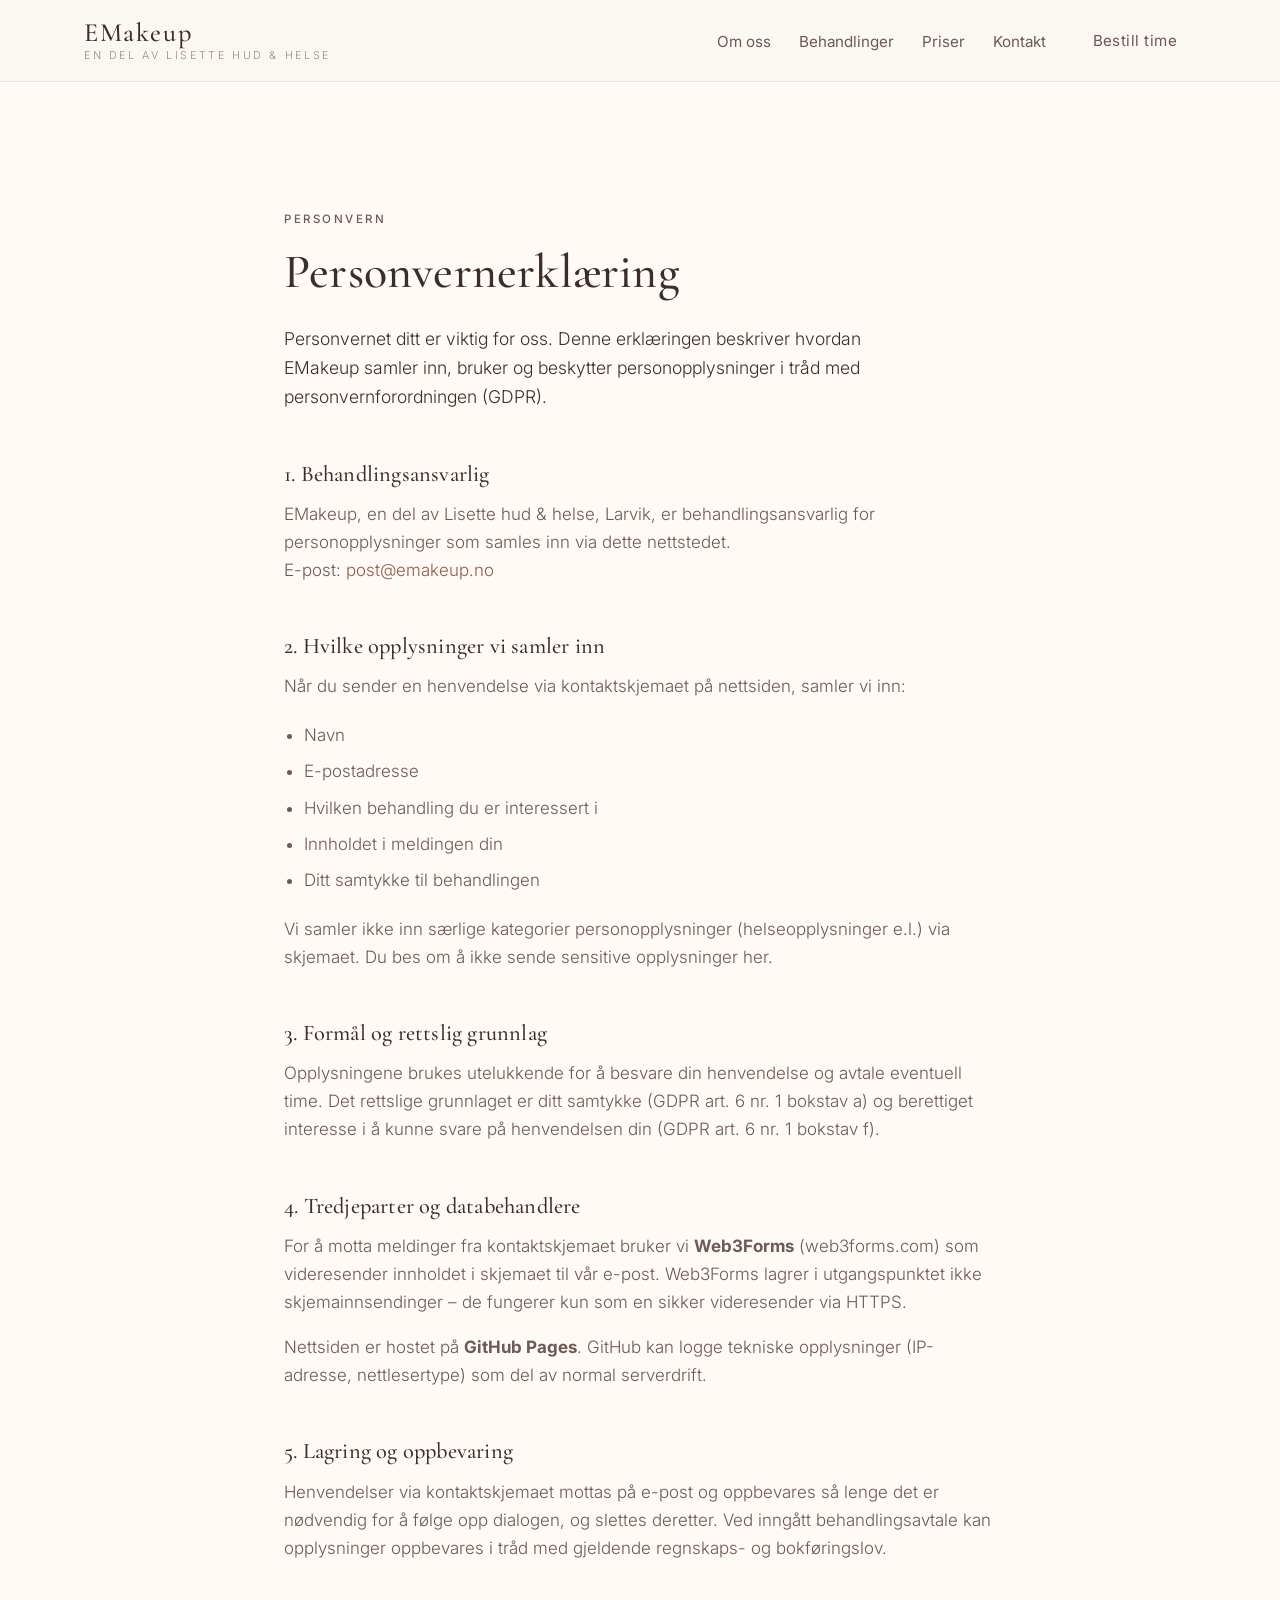
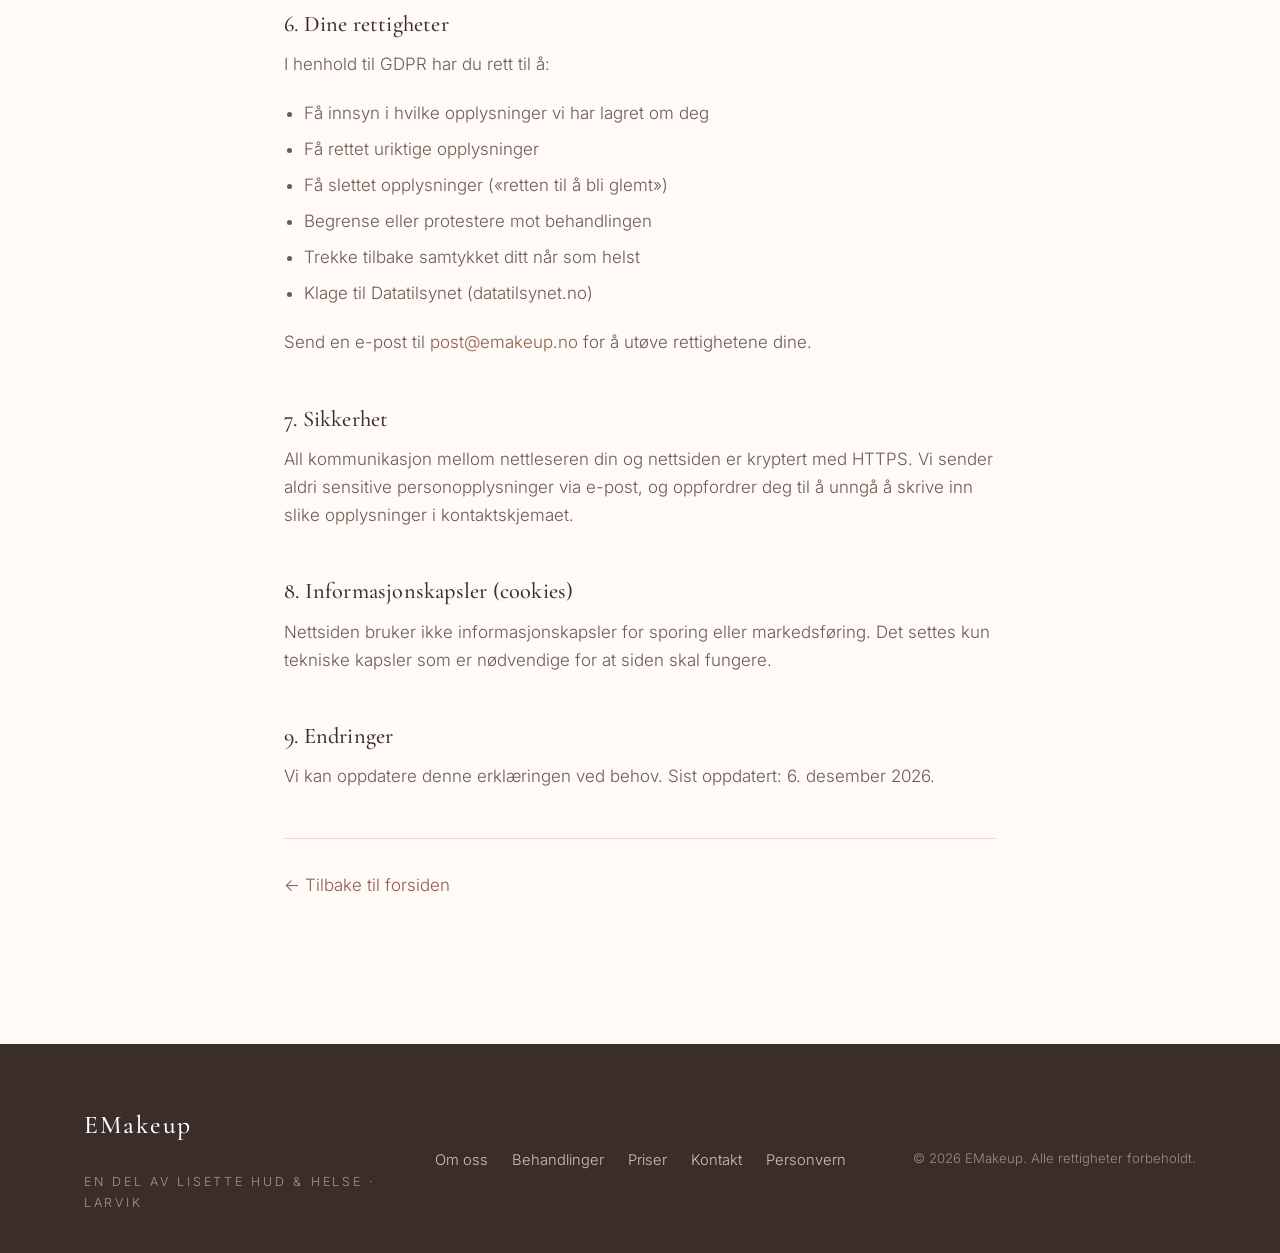
==== personvern.html @ ecaaed17 "Add Web3Forms, GDPR consent and privacy policy - Connect contact form to Web3Forms (GDPR-friendly fo" ====
<!DOCTYPE html>
<html lang="nb">
<head>
  <meta charset="UTF-8" />
  <meta name="viewport" content="width=device-width, initial-scale=1.0" />
  <title>Personvernerklæring – EMakeup</title>
  <meta name="description" content="Slik behandler EMakeup personopplysninger i tråd med GDPR." />
  <meta name="robots" content="noindex" />
  <link rel="preconnect" href="https://fonts.googleapis.com" />
  <link rel="preconnect" href="https://fonts.gstatic.com" crossorigin />
  <link href="https://fonts.googleapis.com/css2?family=Cormorant+Garamond:wght@400;500;600&family=Inter:wght@300;400;500&display=swap" rel="stylesheet" />
  <link rel="stylesheet" href="styles.css" />
</head>
<body>
  <header class="site-header">
    <div class="container header-inner">
      <a href="index.html" class="brand">
        <span class="brand-main">EMakeup</span>
        <span class="brand-sub">en del av Lisette hud &amp; helse</span>
      </a>
      <nav class="nav" aria-label="Hovedmeny">
        <ul class="nav-list">
          <li><a href="index.html#om">Om oss</a></li>
          <li><a href="index.html#behandlinger">Behandlinger</a></li>
          <li><a href="index.html#priser">Priser</a></li>
          <li><a href="index.html#kontakt">Kontakt</a></li>
          <li><a href="index.html#kontakt" class="btn btn-small">Bestill time</a></li>
        </ul>
      </nav>
    </div>
  </header>

  <main>
    <section class="section section-light">
      <div class="container legal">
        <p class="eyebrow">Personvern</p>
        <h1>Personvernerklæring</h1>
        <p class="lede">
          Personvernet ditt er viktig for oss. Denne erklæringen beskriver hvordan EMakeup
          samler inn, bruker og beskytter personopplysninger i tråd med personvernforordningen (GDPR).
        </p>

        <h2>1. Behandlingsansvarlig</h2>
        <p>
          EMakeup, en del av Lisette hud &amp; helse, Larvik, er behandlingsansvarlig for
          personopplysninger som samles inn via dette nettstedet.<br />
          E-post: <a href="mailto:post@emakeup.no">post@emakeup.no</a>
        </p>

        <h2>2. Hvilke opplysninger vi samler inn</h2>
        <p>Når du sender en henvendelse via kontaktskjemaet på nettsiden, samler vi inn:</p>
        <ul>
          <li>Navn</li>
          <li>E-postadresse</li>
          <li>Hvilken behandling du er interessert i</li>
          <li>Innholdet i meldingen din</li>
          <li>Ditt samtykke til behandlingen</li>
        </ul>
        <p>Vi samler ikke inn særlige kategorier personopplysninger (helseopplysninger e.l.) via skjemaet. Du bes om å ikke sende sensitive opplysninger her.</p>

        <h2>3. Formål og rettslig grunnlag</h2>
        <p>
          Opplysningene brukes utelukkende for å besvare din henvendelse og avtale eventuell time.
          Det rettslige grunnlaget er ditt samtykke (GDPR art. 6 nr. 1 bokstav a) og berettiget
          interesse i å kunne svare på henvendelsen din (GDPR art. 6 nr. 1 bokstav f).
        </p>

        <h2>4. Tredjeparter og databehandlere</h2>
        <p>
          For å motta meldinger fra kontaktskjemaet bruker vi <strong>Web3Forms</strong>
          (web3forms.com) som videresender innholdet i skjemaet til vår e-post. Web3Forms
          lagrer i utgangspunktet ikke skjemainnsendinger – de fungerer kun som en sikker
          videresender via HTTPS.
        </p>
        <p>
          Nettsiden er hostet på <strong>GitHub Pages</strong>. GitHub kan logge tekniske
          opplysninger (IP-adresse, nettlesertype) som del av normal serverdrift.
        </p>

        <h2>5. Lagring og oppbevaring</h2>
        <p>
          Henvendelser via kontaktskjemaet mottas på e-post og oppbevares så lenge det er
          nødvendig for å følge opp dialogen, og slettes deretter. Ved inngått behandlingsavtale
          kan opplysninger oppbevares i tråd med gjeldende regnskaps- og bokføringslov.
        </p>

        <h2>6. Dine rettigheter</h2>
        <p>I henhold til GDPR har du rett til å:</p>
        <ul>
          <li>Få innsyn i hvilke opplysninger vi har lagret om deg</li>
          <li>Få rettet uriktige opplysninger</li>
          <li>Få slettet opplysninger («retten til å bli glemt»)</li>
          <li>Begrense eller protestere mot behandlingen</li>
          <li>Trekke tilbake samtykket ditt når som helst</li>
          <li>Klage til Datatilsynet (datatilsynet.no)</li>
        </ul>
        <p>Send en e-post til <a href="mailto:post@emakeup.no">post@emakeup.no</a> for å utøve rettighetene dine.</p>

        <h2>7. Sikkerhet</h2>
        <p>
          All kommunikasjon mellom nettleseren din og nettsiden er kryptert med HTTPS.
          Vi sender aldri sensitive personopplysninger via e-post, og oppfordrer deg til å unngå
          å skrive inn slike opplysninger i kontaktskjemaet.
        </p>

        <h2>8. Informasjonskapsler (cookies)</h2>
        <p>
          Nettsiden bruker ikke informasjonskapsler for sporing eller markedsføring.
          Det settes kun tekniske kapsler som er nødvendige for at siden skal fungere.
        </p>

        <h2>9. Endringer</h2>
        <p>
          Vi kan oppdatere denne erklæringen ved behov. Sist oppdatert: <span id="updated"></span>.
        </p>

        <p class="back-link"><a href="index.html">← Tilbake til forsiden</a></p>
      </div>
    </section>
  </main>

  <footer class="site-footer">
    <div class="container footer-inner">
      <div>
        <p class="brand-main">EMakeup</p>
        <p class="footer-sub">en del av Lisette hud &amp; helse · Larvik</p>
      </div>
      <nav aria-label="Bunnmeny">
        <ul class="footer-nav">
          <li><a href="index.html#om">Om oss</a></li>
          <li><a href="index.html#behandlinger">Behandlinger</a></li>
          <li><a href="index.html#priser">Priser</a></li>
          <li><a href="index.html#kontakt">Kontakt</a></li>
          <li><a href="personvern.html">Personvern</a></li>
        </ul>
      </nav>
      <p class="copyright">© <span id="year"></span> EMakeup. Alle rettigheter forbeholdt.</p>
    </div>
  </footer>

  <script>
    document.getElementById('year').textContent = new Date().getFullYear();
    document.getElementById('updated').textContent =
      new Date().toLocaleDateString('nb-NO', { year: 'numeric', month: 'long', day: 'numeric' });
  </script>
</body>
</html>
---- styles.css ----
:root {
  --bg: #fbf7f3;
  --bg-soft: #f4ece5;
  --blush: #f6e3dc;
  --blush-deep: #e8cfc6;
  --cream: #fffaf5;
  --ink: #3b2e2a;
  --ink-soft: #6c5a55;
  --muted: #9a8a85;
  --line: #ead9d0;
  --accent: #b58778;
  --accent-deep: #8c5d4f;
  --gold: #c9a27a;
  --shadow: 0 20px 60px -30px rgba(90, 55, 45, 0.25);
  --radius: 18px;
  --radius-lg: 28px;
  --maxw: 1160px;
}

* { box-sizing: border-box; }

html { scroll-behavior: smooth; }

body {
  margin: 0;
  font-family: 'Inter', system-ui, -apple-system, sans-serif;
  font-weight: 300;
  color: var(--ink);
  background: var(--bg);
  line-height: 1.65;
  font-size: 17px;
  -webkit-font-smoothing: antialiased;
}

img { max-width: 100%; display: block; }

a {
  color: var(--accent-deep);
  text-decoration: none;
  transition: color .2s ease;
}
a:hover { color: var(--ink); }

h1, h2, h3 {
  font-family: 'Cormorant Garamond', 'Times New Roman', serif;
  font-weight: 500;
  color: var(--ink);
  letter-spacing: 0.2px;
  line-height: 1.15;
  margin: 0 0 .5em;
}
h1 { font-size: clamp(2.5rem, 5.5vw, 4.5rem); }
h1 em { font-style: italic; color: var(--accent-deep); font-weight: 400; }
h2 { font-size: clamp(1.9rem, 3.8vw, 2.9rem); }
h3 { font-size: 1.35rem; }

p { margin: 0 0 1em; }

.container {
  width: 100%;
  max-width: var(--maxw);
  margin: 0 auto;
  padding: 0 24px;
}

.eyebrow {
  text-transform: uppercase;
  letter-spacing: 0.22em;
  font-size: 0.72rem;
  color: var(--accent);
  font-weight: 500;
  margin: 0 0 1rem;
}

.sr-only {
  position: absolute; width: 1px; height: 1px; padding: 0;
  margin: -1px; overflow: hidden; clip: rect(0,0,0,0); border: 0;
}

/* Header */
.site-header {
  position: sticky;
  top: 0;
  z-index: 40;
  background: rgba(251, 247, 243, 0.85);
  backdrop-filter: saturate(1.1) blur(10px);
  border-bottom: 1px solid rgba(234, 217, 208, 0.6);
}
.header-inner {
  display: flex;
  align-items: center;
  justify-content: space-between;
  padding-top: 18px;
  padding-bottom: 18px;
  gap: 24px;
}
.brand {
  display: flex;
  flex-direction: column;
  line-height: 1.05;
  color: var(--ink);
}
.brand-main {
  font-family: 'Cormorant Garamond', serif;
  font-size: 1.65rem;
  font-weight: 500;
  letter-spacing: 0.06em;
}
.brand-sub {
  font-size: 0.68rem;
  text-transform: uppercase;
  letter-spacing: 0.24em;
  color: var(--muted);
  margin-top: 2px;
}

.nav-list {
  list-style: none;
  margin: 0;
  padding: 0;
  display: flex;
  align-items: center;
  gap: 28px;
}
.nav-list a {
  color: var(--ink-soft);
  font-size: 0.95rem;
  font-weight: 400;
  position: relative;
}
.nav-list a:not(.btn):hover { color: var(--ink); }
.nav-list a:not(.btn)::after {
  content: "";
  position: absolute;
  left: 0; right: 0; bottom: -6px;
  height: 1px;
  background: var(--accent);
  transform: scaleX(0);
  transform-origin: left;
  transition: transform .3s ease;
}
.nav-list a:not(.btn):hover::after { transform: scaleX(1); }

.nav-toggle {
  display: none;
  background: none;
  border: 0;
  width: 36px;
  height: 36px;
  position: relative;
  cursor: pointer;
}
.nav-toggle span {
  display: block;
  width: 22px;
  height: 1.5px;
  background: var(--ink);
  margin: 4px auto;
  transition: all .25s ease;
}

/* Buttons */
.btn {
  display: inline-flex;
  align-items: center;
  justify-content: center;
  padding: 14px 26px;
  border-radius: 999px;
  font-weight: 500;
  font-size: 0.95rem;
  letter-spacing: 0.03em;
  border: 1px solid transparent;
  cursor: pointer;
  transition: all .25s ease;
}
.btn-small { padding: 9px 18px; font-size: 0.85rem; }
.btn-primary {
  background: var(--ink);
  color: var(--cream);
}
.btn-primary:hover { background: var(--accent-deep); color: var(--cream); transform: translateY(-1px); }
.btn-ghost {
  background: transparent;
  color: var(--ink);
  border-color: var(--line);
}
.btn-ghost:hover { background: var(--blush); color: var(--ink); }

/* Hero */
.hero {
  position: relative;
  overflow: hidden;
  padding: clamp(64px, 9vw, 120px) 0 clamp(80px, 12vw, 160px);
  background: linear-gradient(180deg, var(--bg) 0%, var(--cream) 60%, var(--bg-soft) 100%);
}
.hero-inner {
  position: relative;
  z-index: 2;
  max-width: 760px;
}
.lede {
  font-size: 1.12rem;
  color: var(--ink-soft);
  max-width: 58ch;
  margin-top: 1rem;
}
.hero-actions {
  display: flex;
  gap: 14px;
  margin-top: 2rem;
  flex-wrap: wrap;
}
.hero-badges {
  list-style: none;
  padding: 0;
  margin: 3rem 0 0;
  display: flex;
  gap: 28px;
  flex-wrap: wrap;
  color: var(--ink-soft);
  font-size: 0.9rem;
}
.hero-badges li {
  position: relative;
  padding-left: 22px;
}
.hero-badges li::before {
  content: "";
  position: absolute;
  left: 0; top: 50%;
  transform: translateY(-50%);
  width: 10px; height: 10px;
  border-radius: 50%;
  background: var(--gold);
  opacity: 0.7;
}
.hero-art {
  position: absolute;
  inset: 0;
  z-index: 1;
  pointer-events: none;
}
.blob {
  position: absolute;
  border-radius: 50%;
  filter: blur(60px);
  opacity: 0.7;
}
.blob-1 {
  width: 520px; height: 520px;
  right: -120px; top: -80px;
  background: radial-gradient(circle, #f5d7cb 0%, transparent 65%);
}
.blob-2 {
  width: 380px; height: 380px;
  right: 10%; bottom: -120px;
  background: radial-gradient(circle, #f0e2d2 0%, transparent 70%);
}
.blob-3 {
  width: 260px; height: 260px;
  left: -80px; top: 30%;
  background: radial-gradient(circle, #f7e6e0 0%, transparent 70%);
}

/* Sections */
.section {
  padding: clamp(72px, 10vw, 130px) 0;
}
.section-light { background: var(--cream); }
.section-blush { background: linear-gradient(180deg, var(--blush) 0%, var(--bg-soft) 100%); }
.section-contact { background: linear-gradient(180deg, var(--cream) 0%, var(--bg-soft) 100%); }

.section-head {
  text-align: center;
  max-width: 680px;
  margin: 0 auto 3.5rem;
}
.section-head .eyebrow { justify-content: center; }
.section-lede {
  color: var(--ink-soft);
  font-size: 1.05rem;
}

/* Grid helper */
.grid-2 {
  display: grid;
  grid-template-columns: 1fr 1fr;
  gap: clamp(40px, 7vw, 96px);
  align-items: center;
}
.stack > * + * { margin-top: 1em; }

/* Facts */
.facts {
  display: grid;
  grid-template-columns: repeat(3, 1fr);
  gap: 24px;
  margin-top: 2rem;
  padding-top: 2rem;
  border-top: 1px solid var(--line);
}
.facts > div { display: flex; flex-direction: column; }
.fact-num {
  font-family: 'Cormorant Garamond', serif;
  font-size: 2rem;
  color: var(--accent-deep);
  font-weight: 500;
}
.fact-label {
  font-size: 0.82rem;
  color: var(--muted);
  line-height: 1.4;
}

/* Portrait / art */
.portrait {
  position: relative;
  aspect-ratio: 4 / 5;
  max-width: 440px;
  margin-left: auto;
}
.portrait-frame {
  position: relative;
  width: 100%;
  height: 100%;
  border-radius: var(--radius-lg);
  background: linear-gradient(155deg, var(--blush) 0%, var(--blush-deep) 60%, #d5b8ac 100%);
  box-shadow: var(--shadow);
  overflow: hidden;
}
.portrait-inner {
  position: absolute;
  inset: 24px;
  border-radius: calc(var(--radius-lg) - 8px);
  background:
    radial-gradient(circle at 35% 35%, rgba(255,250,245,0.85) 0, rgba(255,250,245,0) 50%),
    radial-gradient(circle at 70% 70%, rgba(180, 135, 120, 0.25) 0, transparent 60%),
    linear-gradient(135deg, #f3d9ce 0%, #e2bdae 100%);
}
.portrait-inner::after {
  content: "";
  position: absolute;
  inset: 0;
  background:
    linear-gradient(180deg, transparent 60%, rgba(60, 40, 35, 0.12));
}
.portrait-caption {
  position: absolute;
  bottom: 16px;
  left: 0;
  right: 0;
  text-align: center;
  color: rgba(60, 40, 35, 0.7);
  font-size: 0.78rem;
  letter-spacing: 0.22em;
  text-transform: uppercase;
}

/* Cards */
.cards {
  display: grid;
  grid-template-columns: repeat(auto-fit, minmax(250px, 1fr));
  gap: 24px;
}
.card {
  background: var(--cream);
  border: 1px solid var(--line);
  border-radius: var(--radius);
  padding: 32px 28px;
  transition: transform .3s ease, box-shadow .3s ease, border-color .3s ease;
}
.card:hover {
  transform: translateY(-4px);
  box-shadow: var(--shadow);
  border-color: var(--blush-deep);
}
.card-icon {
  width: 56px;
  height: 56px;
  border-radius: 50%;
  background: var(--blush);
  display: grid;
  place-items: center;
  color: var(--accent-deep);
  margin-bottom: 18px;
}
.card-icon svg { width: 28px; height: 28px; }
.card h3 { margin-bottom: .5rem; }
.card p { color: var(--ink-soft); font-size: 0.95rem; }
.card-list {
  list-style: none;
  padding: 0;
  margin: 16px 0 0;
  border-top: 1px dashed var(--line);
  padding-top: 14px;
}
.card-list li {
  font-size: 0.88rem;
  color: var(--ink-soft);
  padding: 4px 0 4px 18px;
  position: relative;
}
.card-list li::before {
  content: "";
  position: absolute;
  left: 0; top: 12px;
  width: 8px; height: 1px;
  background: var(--accent);
}

/* Prices */
.price-grid {
  display: grid;
  grid-template-columns: repeat(auto-fit, minmax(240px, 1fr));
  gap: 24px;
}
.price-card {
  position: relative;
  background: var(--cream);
  border-radius: var(--radius);
  padding: 36px 28px;
  text-align: center;
  border: 1px solid var(--line);
  transition: all .3s ease;
}
.price-card:hover { transform: translateY(-4px); box-shadow: var(--shadow); }
.price-card.highlighted {
  background: linear-gradient(170deg, #ffffff 0%, var(--blush) 100%);
  border-color: var(--blush-deep);
  box-shadow: var(--shadow);
  transform: translateY(-8px);
}
.price-card h3 { font-size: 1.2rem; margin-bottom: 4px; }
.price-desc { color: var(--ink-soft); font-size: 0.88rem; min-height: 2.6em; }
.price-amount {
  font-family: 'Cormorant Garamond', serif;
  font-size: 2.4rem;
  color: var(--accent-deep);
  margin: 6px 0 8px;
  font-weight: 500;
}
.price-note {
  font-size: 0.82rem;
  color: var(--muted);
  margin: 0;
}
.badge {
  position: absolute;
  top: -12px;
  left: 50%;
  transform: translateX(-50%);
  background: var(--ink);
  color: var(--cream);
  font-size: 0.7rem;
  letter-spacing: 0.2em;
  text-transform: uppercase;
  padding: 5px 14px;
  border-radius: 999px;
}

/* Steps */
.steps {
  list-style: none;
  padding: 0;
  margin: 0;
  display: grid;
  grid-template-columns: repeat(auto-fit, minmax(220px, 1fr));
  gap: 28px;
  counter-reset: step;
}
.steps li {
  position: relative;
  padding: 32px 24px 28px;
  background: var(--cream);
  border-radius: var(--radius);
  border: 1px solid var(--line);
}
.step-num {
  font-family: 'Cormorant Garamond', serif;
  font-size: 2.2rem;
  color: var(--blush-deep);
  font-weight: 500;
  display: block;
  margin-bottom: 8px;
}
.steps h3 { font-size: 1.2rem; margin-bottom: 6px; }
.steps p { color: var(--ink-soft); font-size: 0.92rem; margin: 0; }

/* Quotes */
.quotes {
  display: grid;
  grid-template-columns: repeat(auto-fit, minmax(260px, 1fr));
  gap: 28px;
}
.quote {
  margin: 0;
  padding: 36px 30px;
  border-radius: var(--radius);
  background: var(--bg-soft);
  border: 1px solid var(--line);
  position: relative;
}
.quote::before {
  content: "“";
  position: absolute;
  top: -10px;
  left: 20px;
  font-family: 'Cormorant Garamond', serif;
  font-size: 4rem;
  color: var(--blush-deep);
  line-height: 1;
}
.quote blockquote {
  margin: 0 0 14px;
  font-family: 'Cormorant Garamond', serif;
  font-size: 1.25rem;
  line-height: 1.45;
  color: var(--ink);
  font-style: italic;
}
.quote figcaption {
  font-size: 0.82rem;
  color: var(--muted);
  letter-spacing: 0.08em;
}

/* Contact */
.contact-list {
  list-style: none;
  padding: 0;
  margin: 1.5rem 0 0;
}
.contact-list li {
  display: grid;
  grid-template-columns: 120px 1fr;
  gap: 16px;
  padding: 14px 0;
  border-bottom: 1px solid var(--line);
  align-items: baseline;
}
.contact-label {
  text-transform: uppercase;
  font-size: 0.72rem;
  letter-spacing: 0.2em;
  color: var(--muted);
}

.contact-form {
  background: var(--cream);
  border: 1px solid var(--line);
  border-radius: var(--radius-lg);
  padding: clamp(28px, 4vw, 40px);
  box-shadow: var(--shadow);
}
.field {
  display: flex;
  flex-direction: column;
  margin-bottom: 18px;
}
.field label {
  font-size: 0.78rem;
  text-transform: uppercase;
  letter-spacing: 0.18em;
  color: var(--muted);
  margin-bottom: 6px;
}
.field input,
.field select,
.field textarea {
  font: inherit;
  color: var(--ink);
  background: var(--bg);
  border: 1px solid var(--line);
  border-radius: 10px;
  padding: 12px 14px;
  outline: none;
  transition: border-color .2s ease, background .2s ease;
}
.field input:focus,
.field select:focus,
.field textarea:focus {
  border-color: var(--accent);
  background: #fff;
}
.field textarea { resize: vertical; min-height: 96px; }
.form-note {
  margin: 12px 0 0;
  font-size: 0.82rem;
  color: var(--muted);
  text-align: center;
}
.contact-form .btn { width: 100%; }

.field-consent { margin-bottom: 22px; }
.consent {
  display: flex;
  align-items: flex-start;
  gap: 12px;
  font-size: 0.86rem;
  color: var(--ink-soft);
  line-height: 1.5;
  cursor: pointer;
}
.consent input[type="checkbox"] {
  flex-shrink: 0;
  width: 18px;
  height: 18px;
  margin-top: 2px;
  accent-color: var(--accent-deep);
  cursor: pointer;
}
.consent a { text-decoration: underline; }

/* Legal page */
.legal {
  max-width: 760px;
  margin: 0 auto;
}
.legal h1 {
  font-size: clamp(2rem, 4vw, 3rem);
  margin-bottom: 0.5em;
}
.legal h2 {
  font-size: 1.4rem;
  margin-top: 2.2em;
  margin-bottom: 0.6em;
}
.legal ul {
  padding-left: 20px;
  color: var(--ink-soft);
}
.legal ul li { padding: 4px 0; }
.legal p { color: var(--ink-soft); }
.legal .lede { color: var(--ink); font-size: 1.1rem; margin-bottom: 2em; }
.back-link {
  margin-top: 3rem;
  padding-top: 2rem;
  border-top: 1px solid var(--line);
}

/* Footer */
.site-footer {
  background: var(--ink);
  color: #e9dcd5;
  padding: 60px 0 40px;
}
.site-footer .brand-main { color: #fff; font-size: 1.6rem; }
.footer-sub {
  font-size: 0.78rem;
  letter-spacing: 0.22em;
  text-transform: uppercase;
  color: rgba(233, 220, 213, 0.6);
  margin: 6px 0 0;
}
.footer-inner {
  display: grid;
  grid-template-columns: 1fr auto 1fr;
  gap: 32px;
  align-items: center;
}
.footer-nav {
  list-style: none;
  padding: 0;
  margin: 0;
  display: flex;
  gap: 24px;
  flex-wrap: wrap;
  justify-content: center;
}
.footer-nav a {
  color: rgba(233, 220, 213, 0.85);
  font-size: 0.92rem;
}
.footer-nav a:hover { color: #fff; }
.copyright {
  text-align: right;
  color: rgba(233, 220, 213, 0.55);
  font-size: 0.82rem;
  margin: 0;
}

/* Reveal animation */
.reveal {
  opacity: 0;
  transform: translateY(18px);
  transition: opacity .8s ease, transform .8s ease;
}
.reveal.visible {
  opacity: 1;
  transform: translateY(0);
}

/* Responsive */
@media (max-width: 860px) {
  .grid-2 { grid-template-columns: 1fr; }
  .portrait { max-width: 100%; margin: 0 auto; }
  .footer-inner {
    grid-template-columns: 1fr;
    text-align: center;
  }
  .copyright { text-align: center; }
  .contact-list li { grid-template-columns: 1fr; gap: 2px; }
}

@media (max-width: 720px) {
  .nav-toggle { display: block; }
  .nav-list {
    position: absolute;
    top: 100%;
    left: 0;
    right: 0;
    background: var(--cream);
    flex-direction: column;
    align-items: stretch;
    gap: 0;
    padding: 12px 24px 24px;
    border-bottom: 1px solid var(--line);
    max-height: 0;
    overflow: hidden;
    transition: max-height .35s ease;
  }
  .nav-list.open { max-height: 420px; }
  .nav-list li {
    border-bottom: 1px solid var(--line);
  }
  .nav-list li:last-child { border-bottom: 0; padding-top: 10px; }
  .nav-list a { display: block; padding: 14px 0; }
  .nav-list a.btn { display: inline-flex; }
  .facts { grid-template-columns: 1fr 1fr; }
  h1 br { display: none; }
}
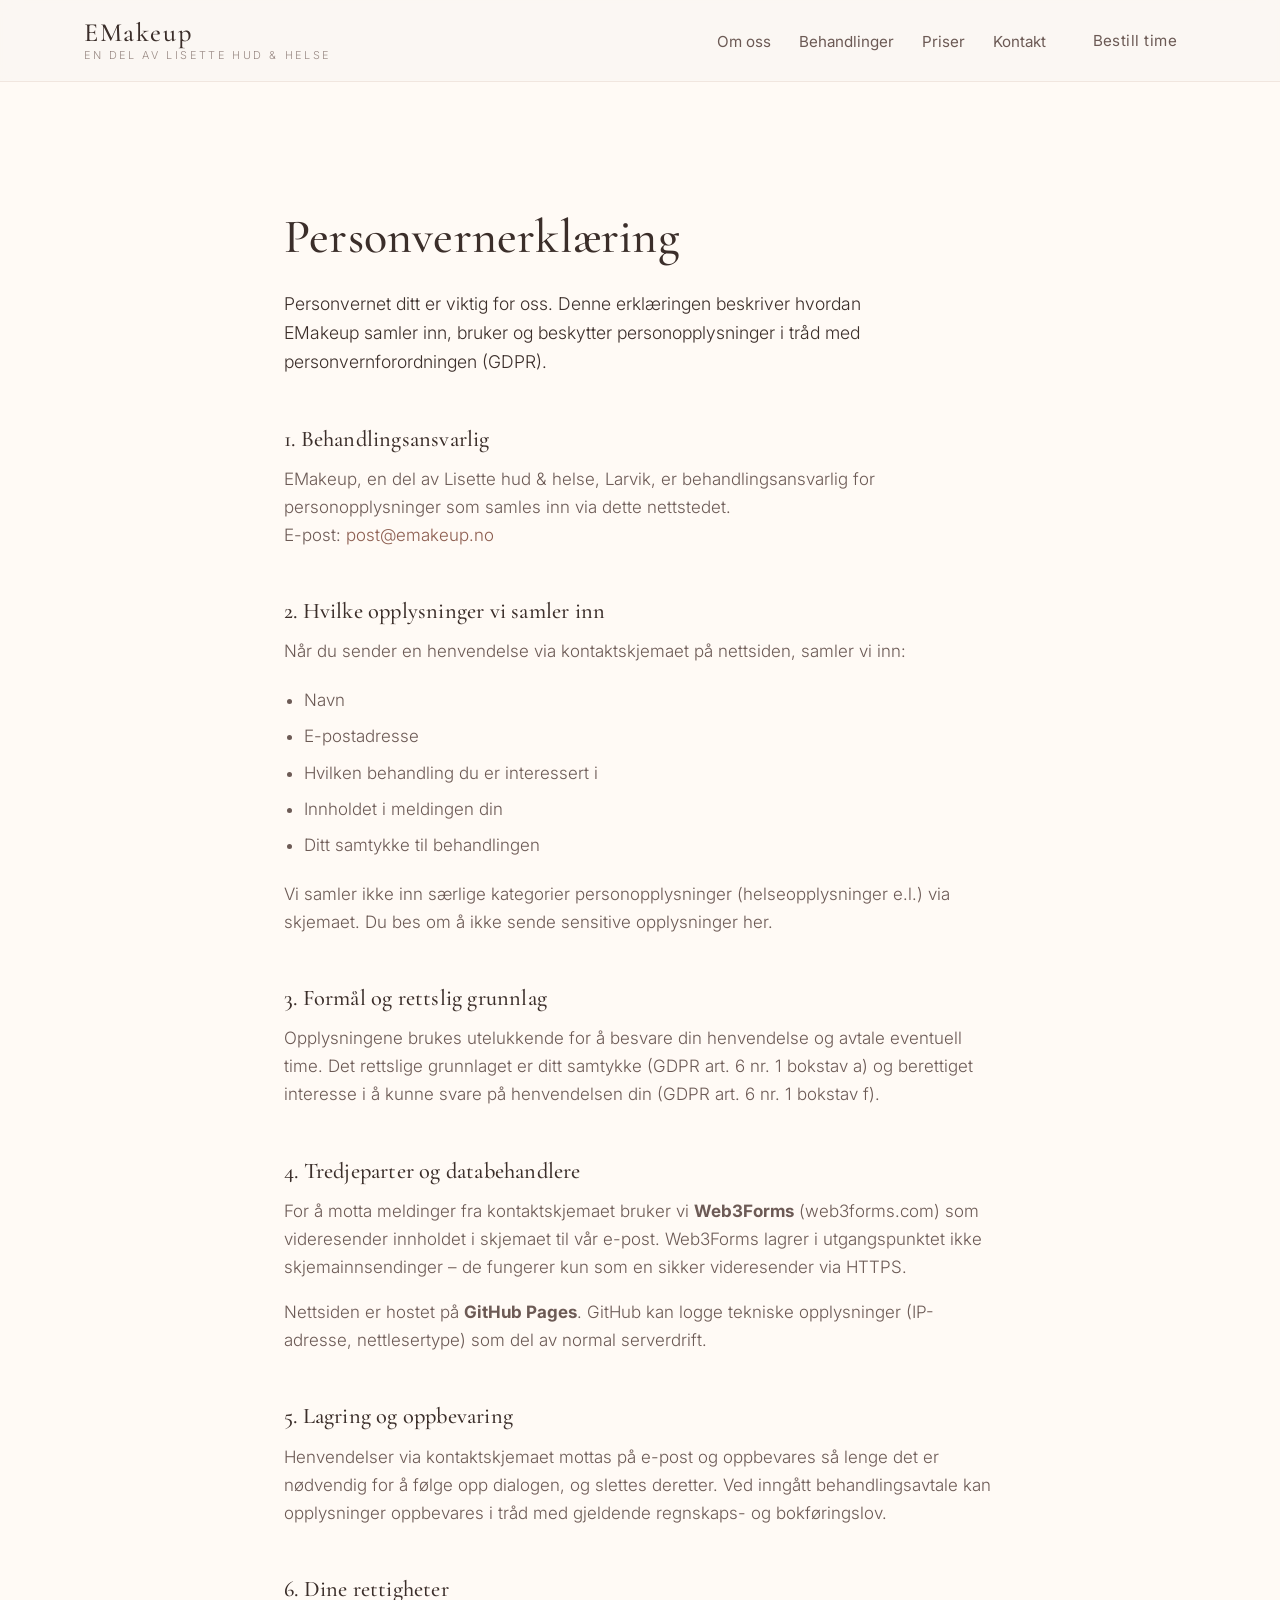
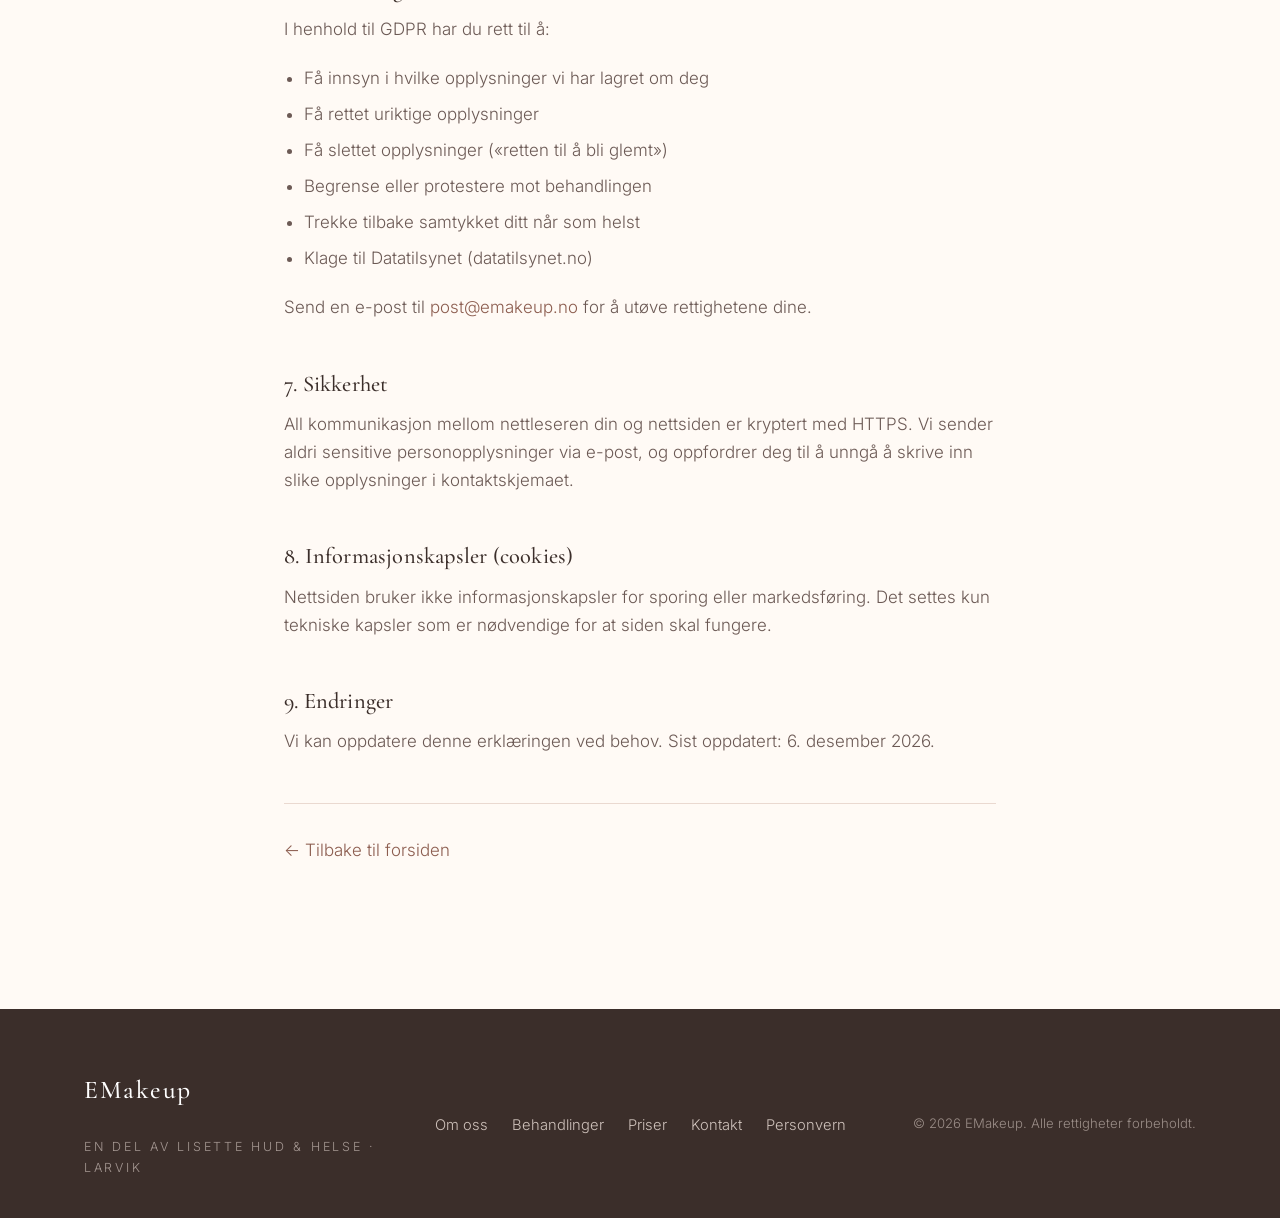
==== commit b1312399: "Add FAQ section, clearer titles and quicker scroll reveal - Add ten-question Q&A section using nativ" ====
--- a/personvern.html
+++ b/personvern.html
@@ -33,7 +33,6 @@
   <main>
     <section class="section section-light">
       <div class="container legal">
-        <p class="eyebrow">Personvern</p>
         <h1>Personvernerklæring</h1>
         <p class="lede">
           Personvernet ditt er viktig for oss. Denne erklæringen beskriver hvordan EMakeup
--- a/styles.css
+++ b/styles.css
@@ -524,6 +524,63 @@
   letter-spacing: 0.08em;
 }
 
+/* FAQ */
+.faq {
+  max-width: 760px;
+  margin: 0 auto;
+  display: flex;
+  flex-direction: column;
+  gap: 14px;
+}
+.faq-item {
+  background: var(--cream);
+  border: 1px solid var(--line);
+  border-radius: var(--radius);
+  overflow: hidden;
+  transition: border-color .25s ease, box-shadow .25s ease;
+}
+.faq-item[open] {
+  border-color: var(--blush-deep);
+  box-shadow: var(--shadow);
+}
+.faq-item summary {
+  list-style: none;
+  cursor: pointer;
+  padding: 22px 56px 22px 26px;
+  position: relative;
+  font-family: 'Cormorant Garamond', serif;
+  font-size: 1.25rem;
+  font-weight: 500;
+  color: var(--ink);
+  user-select: none;
+}
+.faq-item summary::-webkit-details-marker { display: none; }
+.faq-item summary::after {
+  content: "+";
+  position: absolute;
+  right: 24px;
+  top: 50%;
+  transform: translateY(-50%);
+  font-family: 'Inter', sans-serif;
+  font-size: 1.5rem;
+  font-weight: 300;
+  color: var(--accent-deep);
+  transition: transform .3s ease;
+  line-height: 1;
+}
+.faq-item[open] summary::after {
+  content: "−";
+}
+.faq-item summary:hover { color: var(--accent-deep); }
+.faq-answer {
+  padding: 0 26px 22px;
+  color: var(--ink-soft);
+  font-size: 0.96rem;
+  line-height: 1.65;
+}
+.faq-answer p { margin: 0; }
+.faq-answer p + p { margin-top: 0.7em; }
+
 /* Contact */
 .contact-list {
   list-style: none;
@@ -682,12 +739,15 @@
 /* Reveal animation */
 .reveal {
   opacity: 0;
-  transform: translateY(18px);
-  transition: opacity .8s ease, transform .8s ease;
+  transform: translateY(10px);
+  transition: opacity .55s ease, transform .55s ease;
 }
 .reveal.visible {
   opacity: 1;
   transform: translateY(0);
+}
+@media (prefers-reduced-motion: reduce) {
+  .reveal { opacity: 1; transform: none; transition: none; }
 }
 
 /* Responsive */
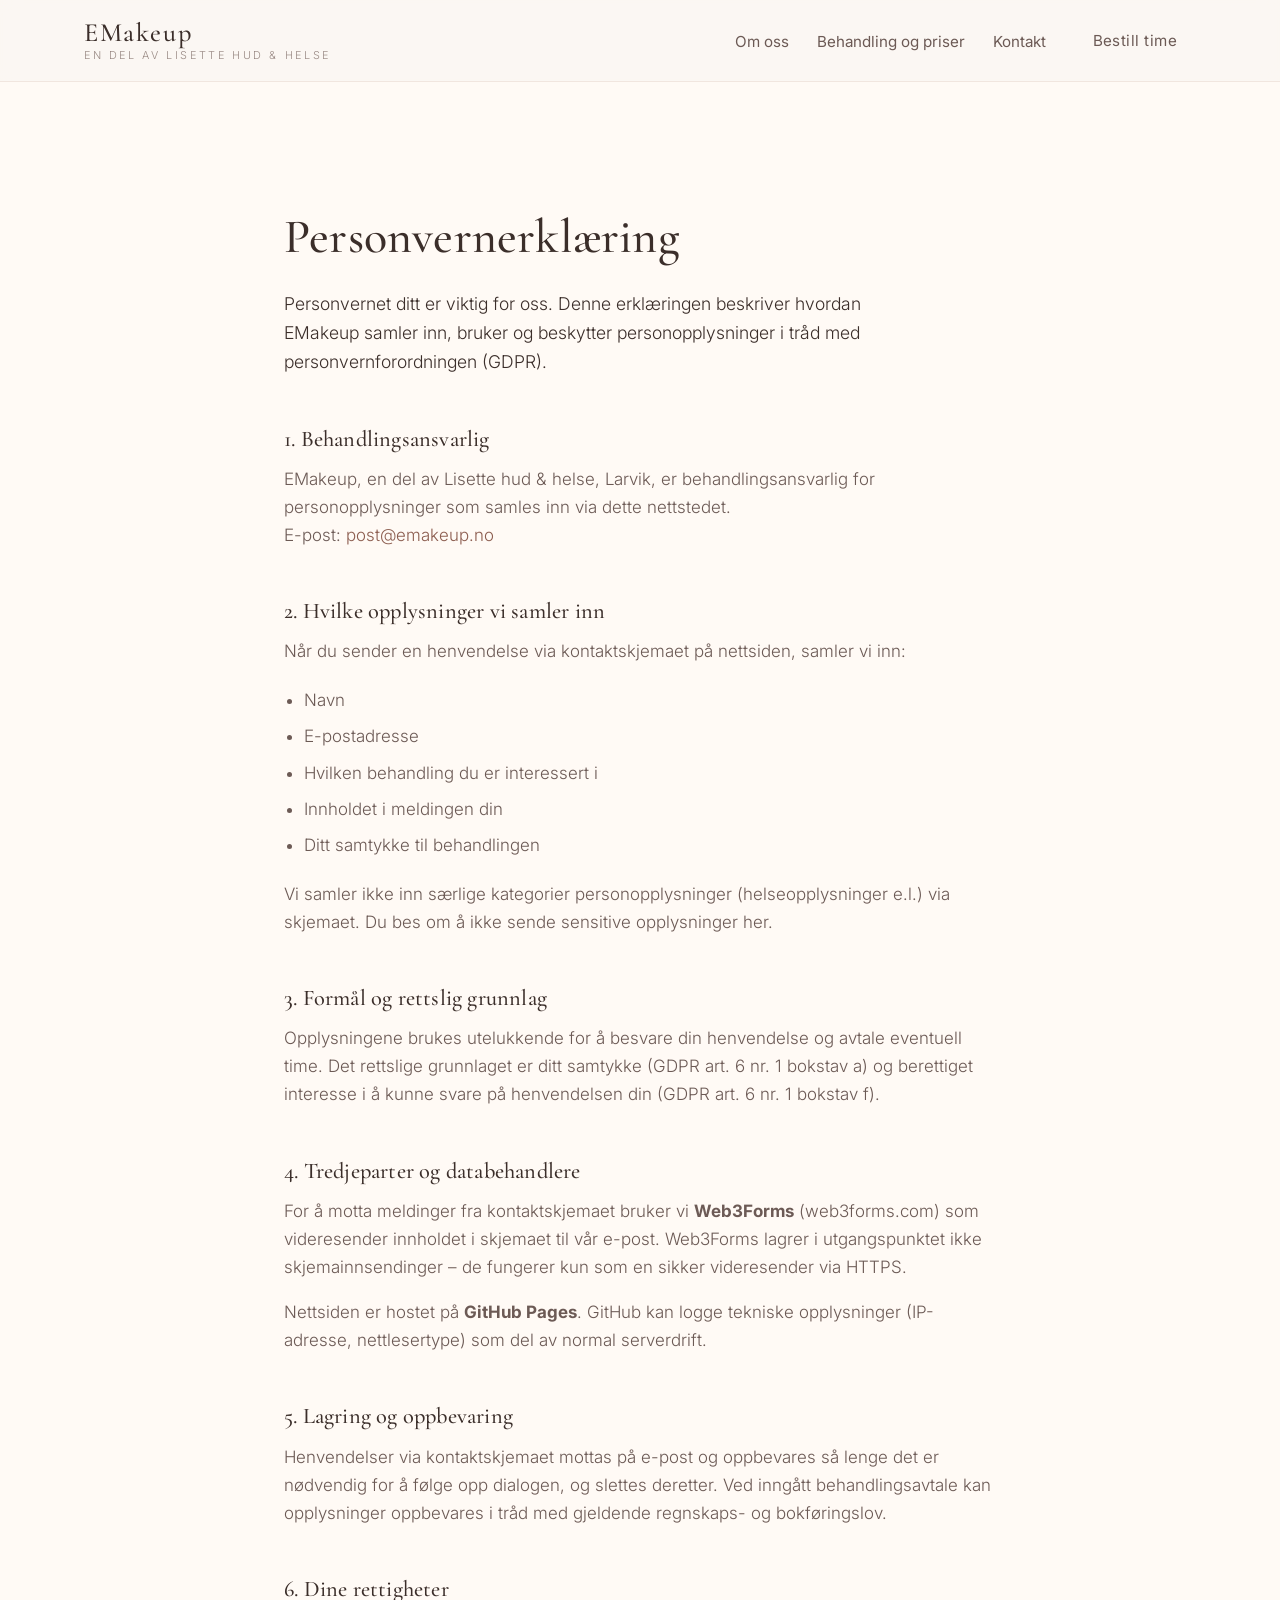
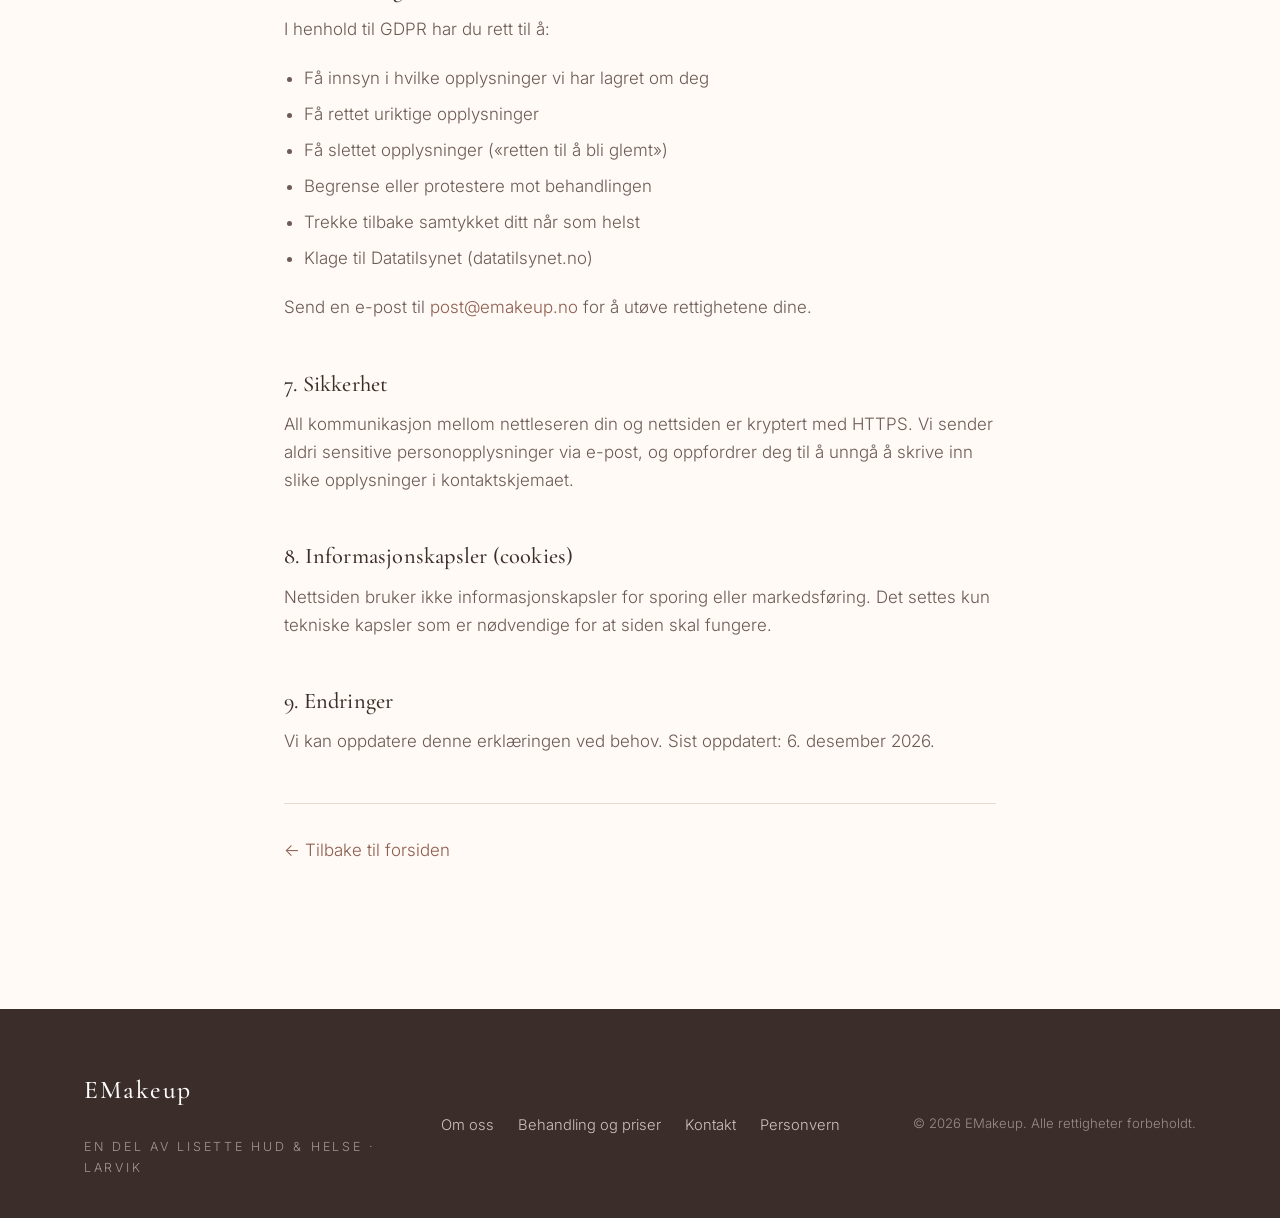
==== commit 7966c64d: "Merge treatments and pricing into one section - Combine Behandlinger + Priser into one 'Behandling o" ====
--- a/personvern.html
+++ b/personvern.html
@@ -21,8 +21,7 @@
       <nav class="nav" aria-label="Hovedmeny">
         <ul class="nav-list">
           <li><a href="index.html#om">Om oss</a></li>
-          <li><a href="index.html#behandlinger">Behandlinger</a></li>
-          <li><a href="index.html#priser">Priser</a></li>
+          <li><a href="index.html#behandlinger">Behandling og priser</a></li>
           <li><a href="index.html#kontakt">Kontakt</a></li>
           <li><a href="index.html#kontakt" class="btn btn-small">Bestill time</a></li>
         </ul>
@@ -127,8 +126,7 @@
       <nav aria-label="Bunnmeny">
         <ul class="footer-nav">
           <li><a href="index.html#om">Om oss</a></li>
-          <li><a href="index.html#behandlinger">Behandlinger</a></li>
-          <li><a href="index.html#priser">Priser</a></li>
+          <li><a href="index.html#behandlinger">Behandling og priser</a></li>
           <li><a href="index.html#kontakt">Kontakt</a></li>
           <li><a href="personvern.html">Personvern</a></li>
         </ul>
--- a/styles.css
+++ b/styles.css
@@ -350,112 +350,197 @@
   left: 0;
   right: 0;
   text-align: center;
-  color: rgba(60, 40, 35, 0.7);
+  color: #fff;
   font-size: 0.78rem;
   letter-spacing: 0.22em;
   text-transform: uppercase;
-}
-
-/* Cards */
-.cards {
+  text-shadow: 0 1px 4px rgba(0,0,0,0.4);
+  z-index: 2;
+}
+.portrait-photo {
+  position: absolute;
+  inset: 0;
+  width: 100%;
+  height: 100%;
+  object-fit: cover;
+  object-position: center top;
+  display: block;
+}
+.portrait-photo + .portrait-caption::before {
+  content: "";
+  position: absolute;
+  inset: auto 0 -16px;
+  height: 80px;
+  background: linear-gradient(180deg, transparent, rgba(0,0,0,0.45));
+  z-index: -1;
+}
+
+/* Treatments (Behandling og priser) */
+.treatments {
   display: grid;
-  grid-template-columns: repeat(auto-fit, minmax(250px, 1fr));
-  gap: 24px;
-}
-.card {
+  grid-template-columns: repeat(auto-fit, minmax(280px, 1fr));
+  gap: 28px;
+  max-width: 1080px;
+  margin: 0 auto;
+}
+.treatment {
+  position: relative;
+  display: flex;
+  flex-direction: column;
   background: var(--cream);
   border: 1px solid var(--line);
-  border-radius: var(--radius);
-  padding: 32px 28px;
+  border-radius: var(--radius-lg);
+  padding: 40px 32px 32px;
   transition: transform .3s ease, box-shadow .3s ease, border-color .3s ease;
 }
-.card:hover {
+.treatment:hover {
   transform: translateY(-4px);
   box-shadow: var(--shadow);
   border-color: var(--blush-deep);
 }
-.card-icon {
-  width: 56px;
-  height: 56px;
+.treatment-icon {
+  width: 52px;
+  height: 52px;
   border-radius: 50%;
   background: var(--blush);
   display: grid;
   place-items: center;
   color: var(--accent-deep);
-  margin-bottom: 18px;
-}
-.card-icon svg { width: 28px; height: 28px; }
-.card h3 { margin-bottom: .5rem; }
-.card p { color: var(--ink-soft); font-size: 0.95rem; }
-.card-list {
+  margin-bottom: 20px;
+}
+.treatment-icon svg { width: 26px; height: 26px; }
+.treatment-title {
+  font-family: 'Cormorant Garamond', serif;
+  font-size: clamp(1.85rem, 2.4vw, 2.2rem);
+  font-weight: 500;
+  color: var(--ink);
+  margin: 0 0 4px;
+  line-height: 1.1;
+}
+.treatment-subtitle {
+  font-family: 'Cormorant Garamond', serif;
+  font-style: italic;
+  font-size: 1.05rem;
+  color: var(--accent-deep);
+  margin: 0 0 18px;
+}
+.treatment-desc {
+  color: var(--ink-soft);
+  font-size: 0.95rem;
+  margin: 0 0 18px;
+  line-height: 1.55;
+}
+.treatment-list {
   list-style: none;
   padding: 0;
-  margin: 16px 0 0;
-  border-top: 1px dashed var(--line);
-  padding-top: 14px;
-}
-.card-list li {
-  font-size: 0.88rem;
-  color: var(--ink-soft);
-  padding: 4px 0 4px 18px;
-  position: relative;
-}
-.card-list li::before {
+  margin: 0 0 24px;
+}
+.treatment-list li {
+  font-size: 0.9rem;
+  color: var(--ink-soft);
+  padding: 5px 0 5px 22px;
+  position: relative;
+}
+.treatment-list li::before {
   content: "";
   position: absolute;
-  left: 0; top: 12px;
-  width: 8px; height: 1px;
+  left: 0; top: 13px;
+  width: 12px; height: 1px;
   background: var(--accent);
 }
-
-/* Prices */
-.price-grid {
+.treatment-variants {
+  list-style: none;
+  padding: 0;
+  margin: 0 0 18px;
+  border-top: 1px solid var(--line);
+  border-bottom: 1px solid var(--line);
+}
+.treatment-variants li {
+  display: flex;
+  justify-content: space-between;
+  align-items: baseline;
+  padding: 10px 0;
+  font-size: 0.92rem;
+  color: var(--ink-soft);
+  border-bottom: 1px dashed var(--line);
+}
+.treatment-variants li:last-child { border-bottom: 0; }
+.treatment-variants li span:last-child {
+  font-family: 'Cormorant Garamond', serif;
+  font-size: 1.15rem;
+  color: var(--accent-deep);
+  font-weight: 500;
+  margin-left: 12px;
+}
+.treatment-price {
+  margin-top: auto;
+  padding-top: 18px;
+  border-top: 1px solid var(--line);
+  text-align: center;
+}
+.treatment-amount {
+  display: block;
+  font-family: 'Cormorant Garamond', serif;
+  font-size: 2.6rem;
+  color: var(--accent-deep);
+  font-weight: 500;
+  line-height: 1;
+  margin-bottom: 6px;
+}
+.treatment-note {
+  display: block;
+  font-size: 0.8rem;
+  color: var(--muted);
+  letter-spacing: 0.02em;
+}
+
+/* Priser – tilleggsinfo */
+.price-extras {
   display: grid;
-  grid-template-columns: repeat(auto-fit, minmax(240px, 1fr));
-  gap: 24px;
-}
-.price-card {
-  position: relative;
+  grid-template-columns: 1fr 1fr;
+  gap: 32px;
+  margin-top: 64px;
+  max-width: 980px;
+  margin-left: auto;
+  margin-right: auto;
+}
+.price-extras-block h3 {
+  font-size: 1.15rem;
+  text-align: center;
+  margin: 0 0 16px;
+  color: var(--ink);
+  letter-spacing: 0.02em;
+}
+.price-extras-block ul {
+  list-style: none;
+  padding: 0;
+  margin: 0;
   background: var(--cream);
+  border: 1px solid var(--line);
   border-radius: var(--radius);
-  padding: 36px 28px;
-  text-align: center;
-  border: 1px solid var(--line);
-  transition: all .3s ease;
-}
-.price-card:hover { transform: translateY(-4px); box-shadow: var(--shadow); }
-.price-card.highlighted {
-  background: linear-gradient(170deg, #ffffff 0%, var(--blush) 100%);
-  border-color: var(--blush-deep);
-  box-shadow: var(--shadow);
-  transform: translateY(-8px);
-}
-.price-card h3 { font-size: 1.2rem; margin-bottom: 4px; }
-.price-desc { color: var(--ink-soft); font-size: 0.88rem; min-height: 2.6em; }
-.price-amount {
-  font-family: 'Cormorant Garamond', serif;
-  font-size: 2.4rem;
+  overflow: hidden;
+}
+.price-extras-block li {
+  display: flex;
+  justify-content: space-between;
+  align-items: center;
+  padding: 12px 20px;
+  font-size: 0.93rem;
+  color: var(--ink-soft);
+  border-bottom: 1px solid var(--line);
+}
+.price-extras-block li:last-child { border-bottom: 0; }
+.price-extras-block li span:last-child {
+  font-family: 'Cormorant Garamond', serif;
+  font-size: 1.1rem;
   color: var(--accent-deep);
-  margin: 6px 0 8px;
-  font-weight: 500;
-}
-.price-note {
-  font-size: 0.82rem;
-  color: var(--muted);
-  margin: 0;
-}
-.badge {
-  position: absolute;
-  top: -12px;
-  left: 50%;
-  transform: translateX(-50%);
-  background: var(--ink);
-  color: var(--cream);
-  font-size: 0.7rem;
-  letter-spacing: 0.2em;
-  text-transform: uppercase;
-  padding: 5px 14px;
-  border-radius: 999px;
+  font-weight: 500;
+  white-space: nowrap;
+  margin-left: 16px;
+}
+@media (max-width: 720px) {
+  .price-extras { grid-template-columns: 1fr; gap: 24px; margin-top: 48px; }
+  .treatment { padding: 32px 24px 28px; }
 }
 
 /* Steps */
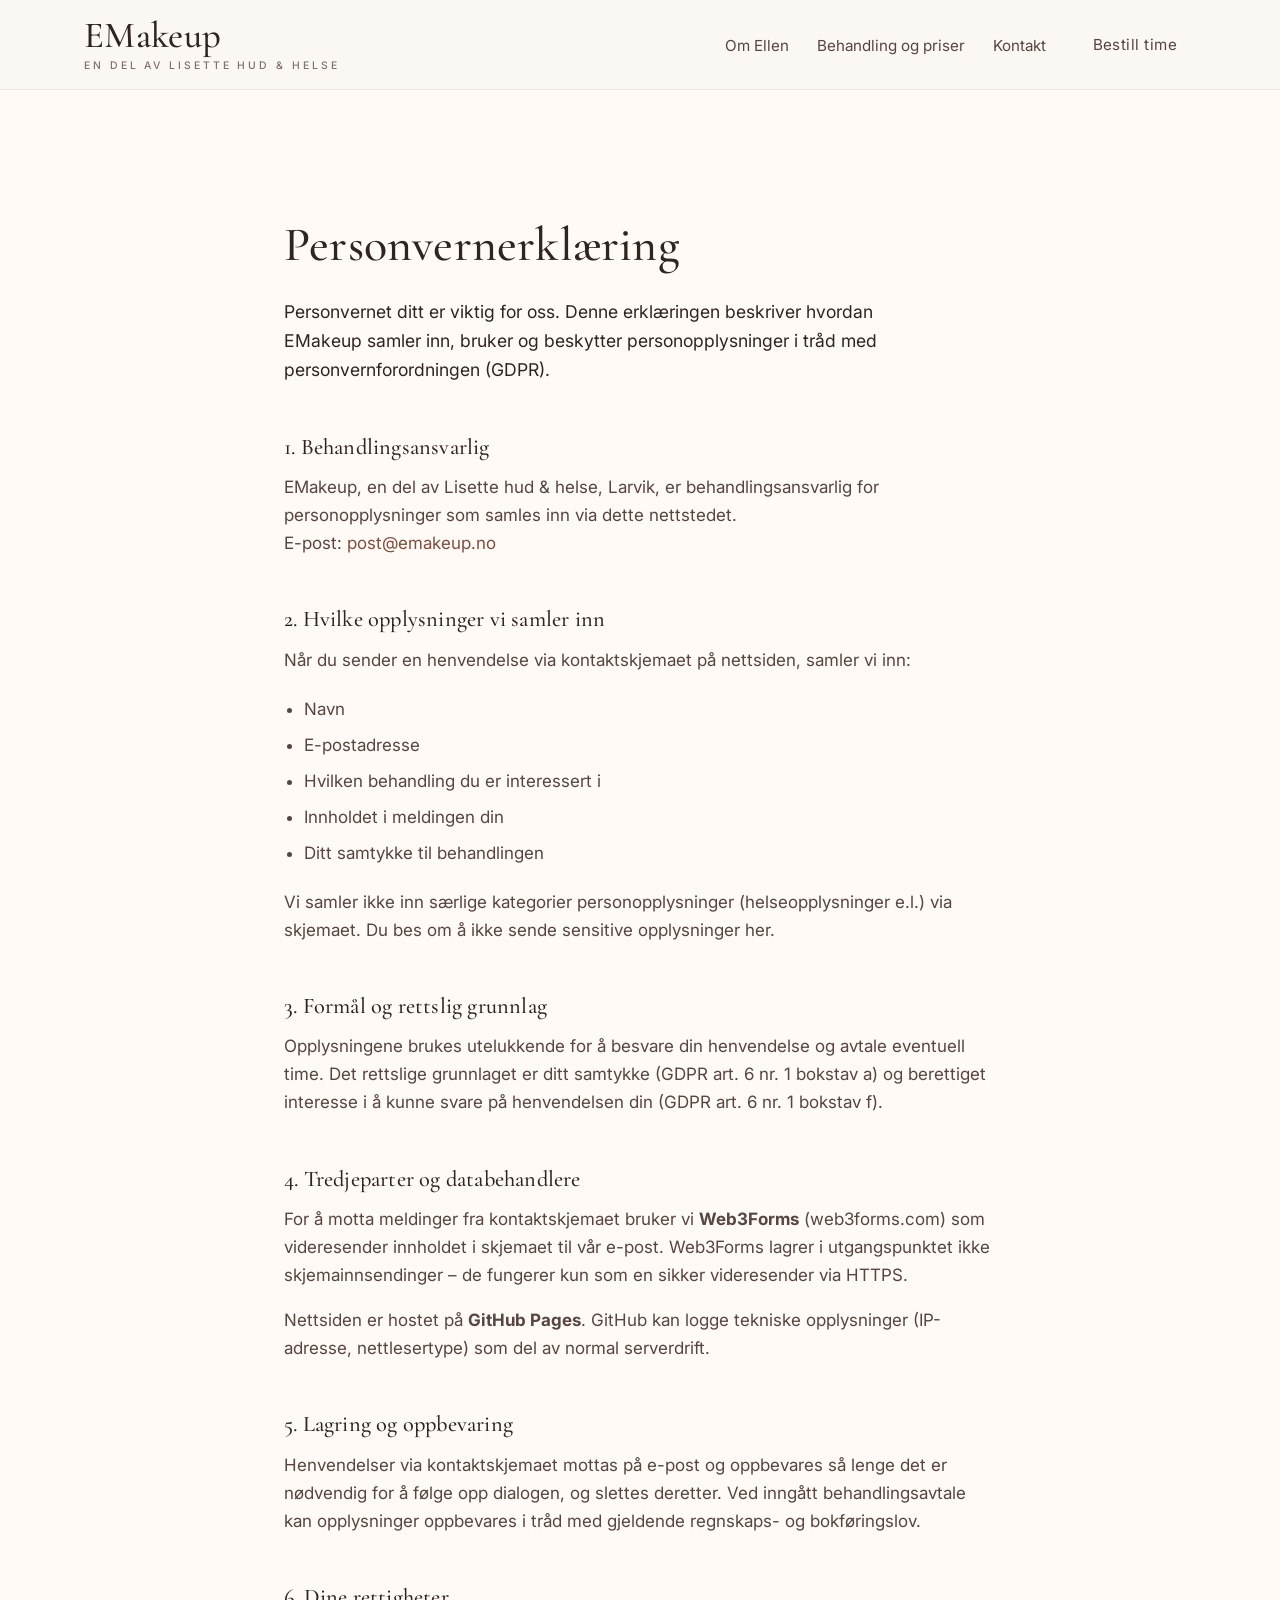
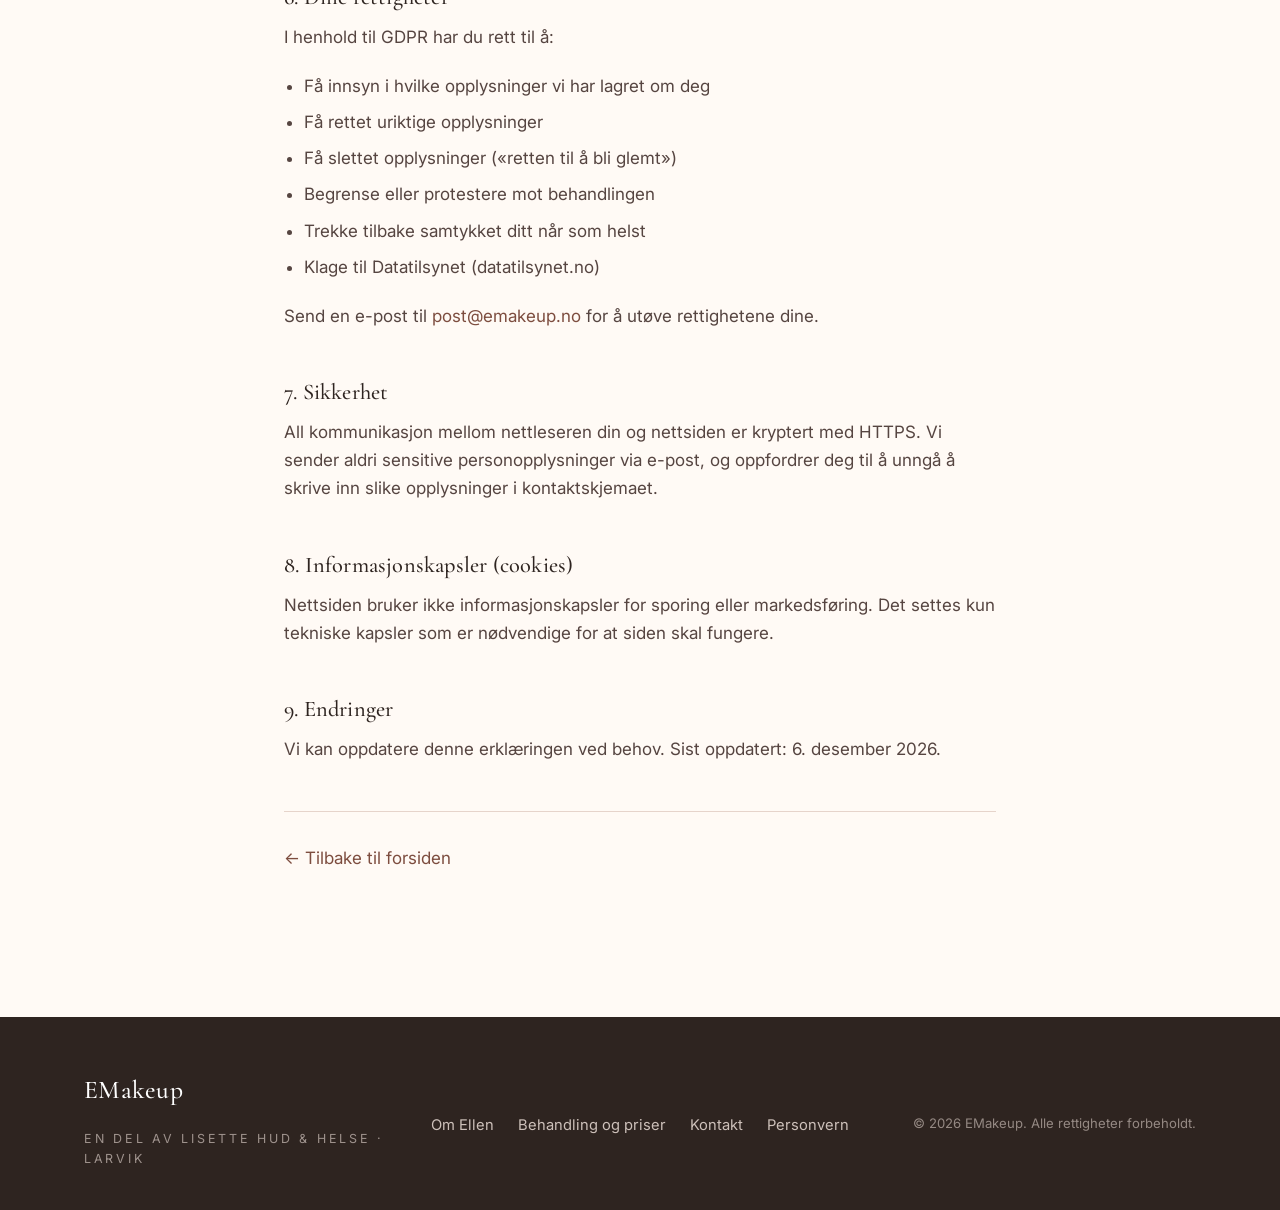
==== commit 894a57d8: "Polish: image path, logo, om ellen, FAQ spacing - Point portrait to ellen.jpeg (root) instead of ima" ====
--- a/personvern.html
+++ b/personvern.html
@@ -20,7 +20,7 @@
       </a>
       <nav class="nav" aria-label="Hovedmeny">
         <ul class="nav-list">
-          <li><a href="index.html#om">Om oss</a></li>
+          <li><a href="index.html#om">Om Ellen</a></li>
           <li><a href="index.html#behandlinger">Behandling og priser</a></li>
           <li><a href="index.html#kontakt">Kontakt</a></li>
           <li><a href="index.html#kontakt" class="btn btn-small">Bestill time</a></li>
@@ -125,7 +125,7 @@
       </div>
       <nav aria-label="Bunnmeny">
         <ul class="footer-nav">
-          <li><a href="index.html#om">Om oss</a></li>
+          <li><a href="index.html#om">Om Ellen</a></li>
           <li><a href="index.html#behandlinger">Behandling og priser</a></li>
           <li><a href="index.html#kontakt">Kontakt</a></li>
           <li><a href="personvern.html">Personvern</a></li>
--- a/styles.css
+++ b/styles.css
@@ -4,12 +4,12 @@
   --blush: #f6e3dc;
   --blush-deep: #e8cfc6;
   --cream: #fffaf5;
-  --ink: #3b2e2a;
-  --ink-soft: #6c5a55;
-  --muted: #9a8a85;
-  --line: #ead9d0;
-  --accent: #b58778;
-  --accent-deep: #8c5d4f;
+  --ink: #2e2420;
+  --ink-soft: #564541;
+  --muted: #80706b;
+  --line: #e6d4cb;
+  --accent: #a8745f;
+  --accent-deep: #7d4d3f;
   --gold: #c9a27a;
   --shadow: 0 20px 60px -30px rgba(90, 55, 45, 0.25);
   --radius: 18px;
@@ -24,12 +24,14 @@
 body {
   margin: 0;
   font-family: 'Inter', system-ui, -apple-system, sans-serif;
-  font-weight: 300;
+  font-weight: 400;
   color: var(--ink);
   background: var(--bg);
   line-height: 1.65;
   font-size: 17px;
   -webkit-font-smoothing: antialiased;
+  -moz-osx-font-smoothing: grayscale;
+  text-rendering: optimizeLegibility;
 }
 
 img { max-width: 100%; display: block; }
@@ -40,6 +42,12 @@
   transition: color .2s ease;
 }
 a:hover { color: var(--ink); }
+
+:focus-visible {
+  outline: 2px solid var(--accent-deep);
+  outline-offset: 3px;
+  border-radius: 4px;
+}
 
 h1, h2, h3 {
   font-family: 'Cormorant Garamond', 'Times New Roman', serif;
@@ -97,21 +105,33 @@
 .brand {
   display: flex;
   flex-direction: column;
-  line-height: 1.05;
+  line-height: 1;
   color: var(--ink);
+  text-decoration: none;
 }
 .brand-main {
   font-family: 'Cormorant Garamond', serif;
-  font-size: 1.65rem;
-  font-weight: 500;
-  letter-spacing: 0.06em;
+  font-size: 2.3rem;
+  font-weight: 500;
+  letter-spacing: 0.01em;
+  line-height: 1;
+}
+.brand-main em {
+  font-style: italic;
+  color: var(--accent-deep);
+  font-weight: 400;
 }
 .brand-sub {
-  font-size: 0.68rem;
+  font-size: 0.65rem;
   text-transform: uppercase;
-  letter-spacing: 0.24em;
+  letter-spacing: 0.28em;
   color: var(--muted);
-  margin-top: 2px;
+  margin-top: 6px;
+  font-weight: 500;
+}
+@media (max-width: 720px) {
+  .brand-main { font-size: 1.85rem; }
+  .brand-sub { font-size: 0.6rem; letter-spacing: 0.22em; }
 }
 
 .nav-list {
@@ -481,7 +501,7 @@
 .treatment-amount {
   display: block;
   font-family: 'Cormorant Garamond', serif;
-  font-size: 2.6rem;
+  font-size: clamp(2.1rem, 4vw, 2.6rem);
   color: var(--accent-deep);
   font-weight: 500;
   line-height: 1;
@@ -496,22 +516,20 @@
 
 /* Priser – tilleggsinfo */
 .price-extras {
-  display: grid;
-  grid-template-columns: 1fr 1fr;
-  gap: 32px;
-  margin-top: 64px;
-  max-width: 980px;
+  margin-top: 56px;
+  max-width: 920px;
   margin-left: auto;
   margin-right: auto;
 }
-.price-extras-block h3 {
-  font-size: 1.15rem;
+.price-extras-title {
+  font-family: 'Cormorant Garamond', serif;
+  font-size: 1.5rem;
+  font-weight: 500;
   text-align: center;
-  margin: 0 0 16px;
+  margin: 0 0 22px;
   color: var(--ink);
-  letter-spacing: 0.02em;
-}
-.price-extras-block ul {
+}
+.price-extras-list {
   list-style: none;
   padding: 0;
   margin: 0;
@@ -519,27 +537,35 @@
   border: 1px solid var(--line);
   border-radius: var(--radius);
   overflow: hidden;
-}
-.price-extras-block li {
+  display: grid;
+  grid-template-columns: 1fr 1fr;
+}
+.price-extras-list li {
   display: flex;
   justify-content: space-between;
   align-items: center;
-  padding: 12px 20px;
-  font-size: 0.93rem;
+  gap: 16px;
+  padding: 13px 22px;
+  font-size: 0.94rem;
   color: var(--ink-soft);
   border-bottom: 1px solid var(--line);
 }
-.price-extras-block li:last-child { border-bottom: 0; }
-.price-extras-block li span:last-child {
+.price-extras-list li:nth-child(odd) {
+  border-right: 1px solid var(--line);
+}
+.price-extras-list li:nth-last-child(-n+2) { border-bottom: 0; }
+.price-extras-list li span:last-child {
   font-family: 'Cormorant Garamond', serif;
-  font-size: 1.1rem;
+  font-size: 1.12rem;
   color: var(--accent-deep);
   font-weight: 500;
   white-space: nowrap;
-  margin-left: 16px;
 }
 @media (max-width: 720px) {
-  .price-extras { grid-template-columns: 1fr; gap: 24px; margin-top: 48px; }
+  .price-extras { margin-top: 40px; }
+  .price-extras-list { grid-template-columns: 1fr; }
+  .price-extras-list li { border-right: 0 !important; }
+  .price-extras-list li:last-child { border-bottom: 0; }
   .treatment { padding: 32px 24px 28px; }
 }
 
@@ -596,75 +622,86 @@
   line-height: 1;
 }
 .quote blockquote {
-  margin: 0 0 14px;
-  font-family: 'Cormorant Garamond', serif;
-  font-size: 1.25rem;
-  line-height: 1.45;
+  margin: 0 0 16px;
+  font-family: 'Inter', sans-serif;
+  font-size: 1.05rem;
+  line-height: 1.6;
   color: var(--ink);
   font-style: italic;
+  font-weight: 400;
 }
 .quote figcaption {
-  font-size: 0.82rem;
+  font-size: 0.85rem;
   color: var(--muted);
-  letter-spacing: 0.08em;
+  letter-spacing: 0.06em;
+  font-weight: 500;
 }
 
 /* FAQ */
+.section-faq {
+  background: var(--bg-soft);
+  padding-top: clamp(48px, 6vw, 80px);
+  padding-bottom: clamp(56px, 8vw, 100px);
+}
+.section-faq .section-head { margin-bottom: 2.2rem; }
 .faq {
-  max-width: 760px;
+  display: grid;
+  grid-template-columns: 1fr 1fr;
+  gap: 12px 20px;
+  max-width: 1080px;
   margin: 0 auto;
-  display: flex;
-  flex-direction: column;
-  gap: 14px;
 }
 .faq-item {
   background: var(--cream);
   border: 1px solid var(--line);
-  border-radius: var(--radius);
+  border-radius: 14px;
   overflow: hidden;
+  height: fit-content;
   transition: border-color .25s ease, box-shadow .25s ease;
 }
 .faq-item[open] {
   border-color: var(--blush-deep);
-  box-shadow: var(--shadow);
+  box-shadow: 0 8px 30px -20px rgba(90, 55, 45, 0.2);
 }
 .faq-item summary {
   list-style: none;
   cursor: pointer;
-  padding: 22px 56px 22px 26px;
-  position: relative;
-  font-family: 'Cormorant Garamond', serif;
-  font-size: 1.25rem;
+  padding: 18px 52px 18px 22px;
+  position: relative;
+  font-family: 'Inter', sans-serif;
+  font-size: 1rem;
   font-weight: 500;
   color: var(--ink);
+  line-height: 1.4;
   user-select: none;
 }
 .faq-item summary::-webkit-details-marker { display: none; }
 .faq-item summary::after {
   content: "+";
   position: absolute;
-  right: 24px;
+  right: 20px;
   top: 50%;
   transform: translateY(-50%);
   font-family: 'Inter', sans-serif;
-  font-size: 1.5rem;
+  font-size: 1.4rem;
   font-weight: 300;
   color: var(--accent-deep);
   transition: transform .3s ease;
   line-height: 1;
 }
-.faq-item[open] summary::after {
-  content: "−";
-}
+.faq-item[open] summary::after { content: "−"; }
 .faq-item summary:hover { color: var(--accent-deep); }
 .faq-answer {
-  padding: 0 26px 22px;
-  color: var(--ink-soft);
-  font-size: 0.96rem;
+  padding: 0 22px 20px;
+  color: var(--ink-soft);
+  font-size: 0.94rem;
   line-height: 1.65;
 }
 .faq-answer p { margin: 0; }
 .faq-answer p + p { margin-top: 0.7em; }
+@media (max-width: 820px) {
+  .faq { grid-template-columns: 1fr; gap: 10px; }
+}
 
 /* Contact */
 .contact-list {
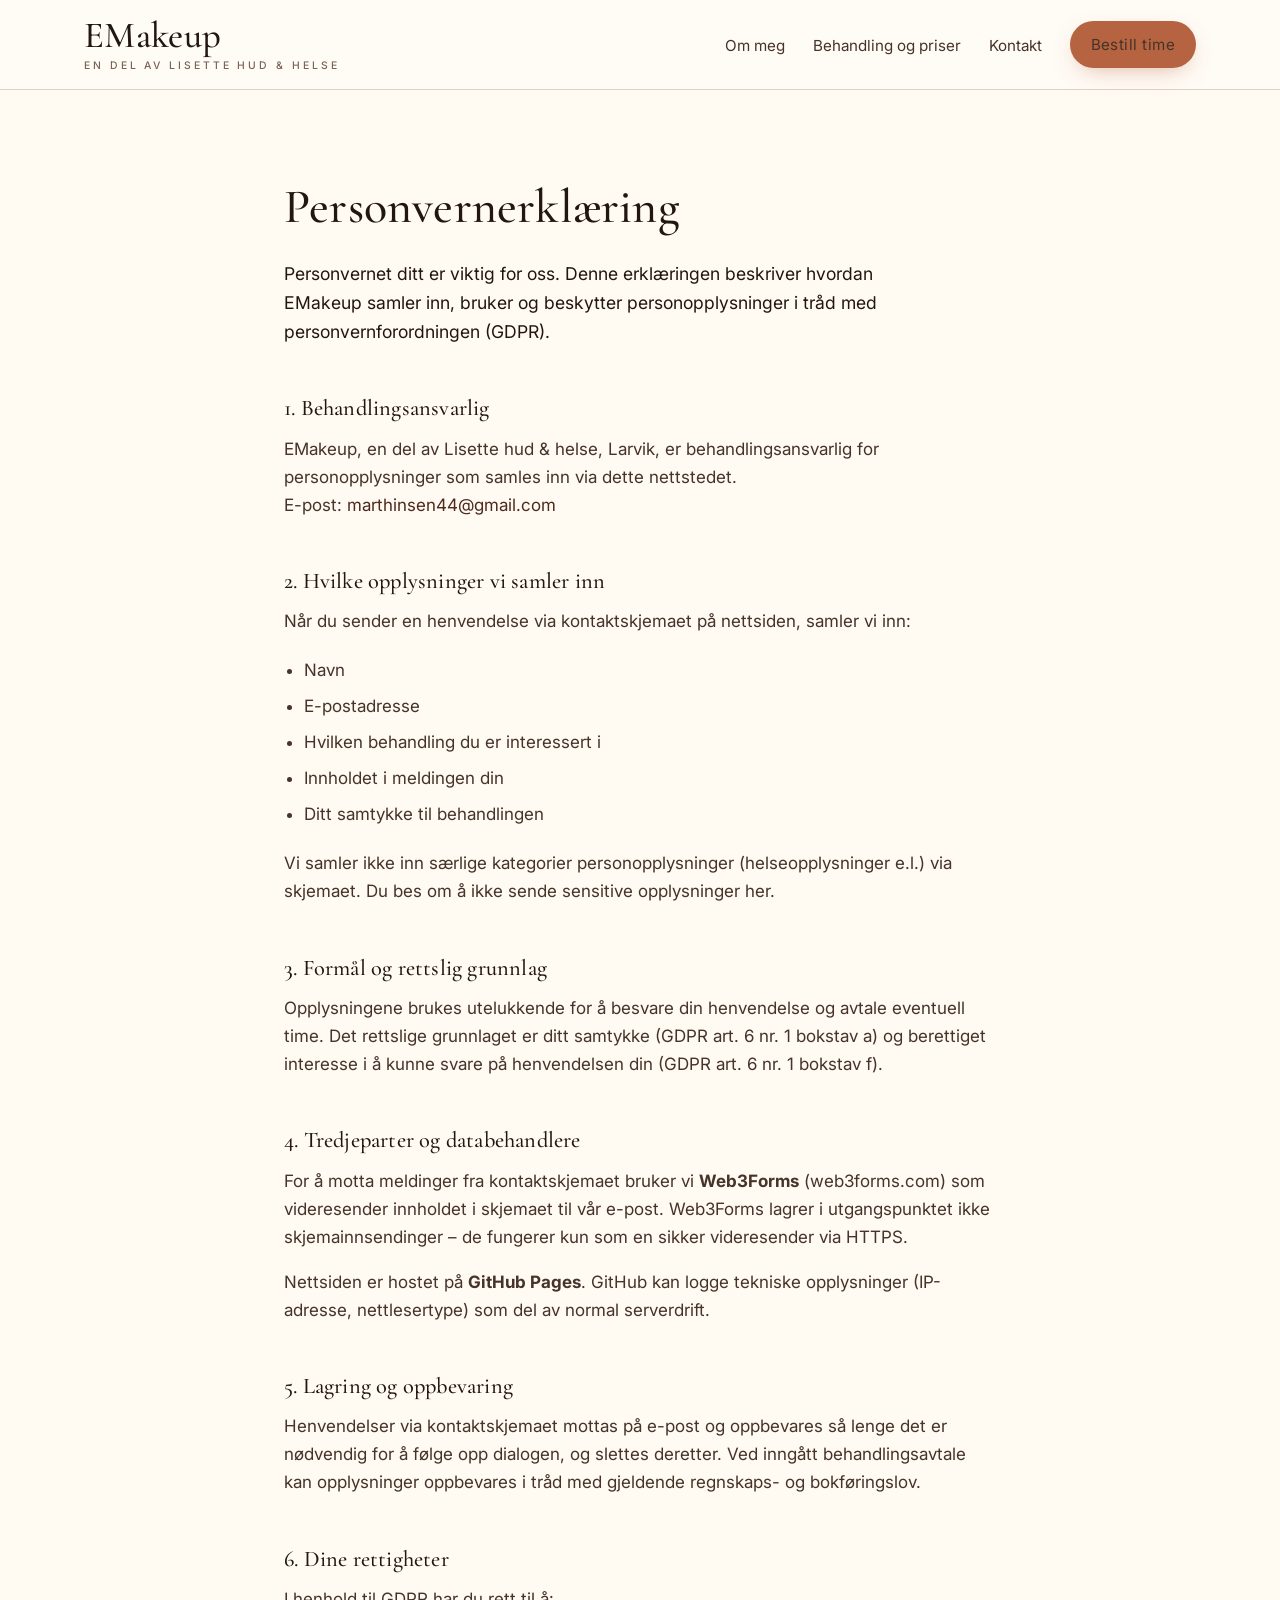
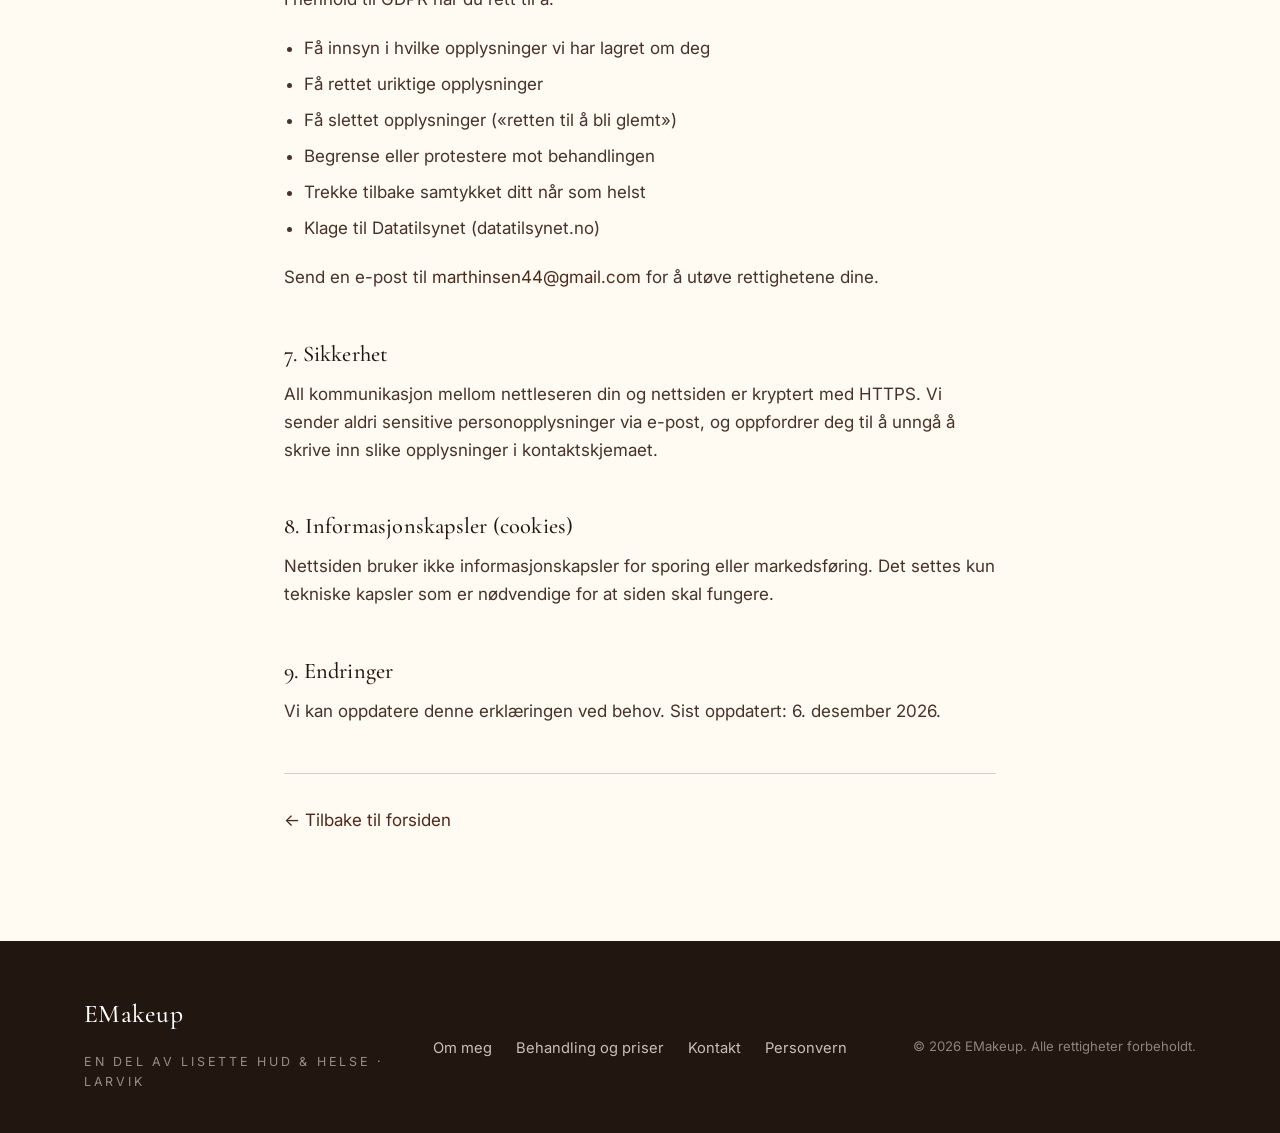
==== commit 85c9d228: "Big polish round: copy, palette, CTAs and clickable cards - Hero: 'Permanent makeup, for en enklere " ====
--- a/personvern.html
+++ b/personvern.html
@@ -20,10 +20,10 @@
       </a>
       <nav class="nav" aria-label="Hovedmeny">
         <ul class="nav-list">
-          <li><a href="index.html#om">Om Ellen</a></li>
+          <li><a href="index.html#om">Om meg</a></li>
           <li><a href="index.html#behandlinger">Behandling og priser</a></li>
           <li><a href="index.html#kontakt">Kontakt</a></li>
-          <li><a href="index.html#kontakt" class="btn btn-small">Bestill time</a></li>
+          <li><a href="index.html#kontakt" class="btn btn-cta btn-small">Bestill time</a></li>
         </ul>
       </nav>
     </div>
@@ -42,7 +42,7 @@
         <p>
           EMakeup, en del av Lisette hud &amp; helse, Larvik, er behandlingsansvarlig for
           personopplysninger som samles inn via dette nettstedet.<br />
-          E-post: <a href="mailto:post@emakeup.no">post@emakeup.no</a>
+          E-post: <a href="mailto:marthinsen44@gmail.com">marthinsen44@gmail.com</a>
         </p>
 
         <h2>2. Hvilke opplysninger vi samler inn</h2>
@@ -92,7 +92,7 @@
           <li>Trekke tilbake samtykket ditt når som helst</li>
           <li>Klage til Datatilsynet (datatilsynet.no)</li>
         </ul>
-        <p>Send en e-post til <a href="mailto:post@emakeup.no">post@emakeup.no</a> for å utøve rettighetene dine.</p>
+        <p>Send en e-post til <a href="mailto:marthinsen44@gmail.com">marthinsen44@gmail.com</a> for å utøve rettighetene dine.</p>
 
         <h2>7. Sikkerhet</h2>
         <p>
@@ -125,7 +125,7 @@
       </div>
       <nav aria-label="Bunnmeny">
         <ul class="footer-nav">
-          <li><a href="index.html#om">Om Ellen</a></li>
+          <li><a href="index.html#om">Om meg</a></li>
           <li><a href="index.html#behandlinger">Behandling og priser</a></li>
           <li><a href="index.html#kontakt">Kontakt</a></li>
           <li><a href="personvern.html">Personvern</a></li>
--- a/styles.css
+++ b/styles.css
@@ -1,17 +1,19 @@
 :root {
-  --bg: #fbf7f3;
-  --bg-soft: #f4ece5;
-  --blush: #f6e3dc;
-  --blush-deep: #e8cfc6;
-  --cream: #fffaf5;
-  --ink: #2e2420;
-  --ink-soft: #564541;
-  --muted: #80706b;
-  --line: #e6d4cb;
-  --accent: #a8745f;
-  --accent-deep: #7d4d3f;
+  --bg: #f3e8d8;
+  --bg-soft: #ecdfca;
+  --blush: #f4ddd2;
+  --blush-deep: #e6c8bb;
+  --cream: #fffaf2;
+  --ink: #221610;
+  --ink-soft: #463329;
+  --muted: #7a6357;
+  --line: #e2cfc3;
+  --accent: #a05a40;
+  --accent-deep: #4d2a1c;
+  --cta: #b56340;
+  --cta-hover: #963f1f;
   --gold: #c9a27a;
-  --shadow: 0 20px 60px -30px rgba(90, 55, 45, 0.25);
+  --shadow: 0 20px 60px -30px rgba(60, 30, 20, 0.3);
   --radius: 18px;
   --radius-lg: 28px;
   --maxw: 1160px;
@@ -90,9 +92,9 @@
   position: sticky;
   top: 0;
   z-index: 40;
-  background: rgba(251, 247, 243, 0.85);
-  backdrop-filter: saturate(1.1) blur(10px);
-  border-bottom: 1px solid rgba(234, 217, 208, 0.6);
+  background: rgba(255, 252, 247, 0.94);
+  backdrop-filter: saturate(1.1) blur(12px);
+  border-bottom: 1px solid var(--line);
 }
 .header-inner {
   display: flex;
@@ -193,18 +195,29 @@
   cursor: pointer;
   transition: all .25s ease;
 }
-.btn-small { padding: 9px 18px; font-size: 0.85rem; }
+.btn-small { padding: 10px 20px; font-size: 0.85rem; }
 .btn-primary {
   background: var(--ink);
   color: var(--cream);
 }
 .btn-primary:hover { background: var(--accent-deep); color: var(--cream); transform: translateY(-1px); }
+.btn-cta {
+  background: var(--cta);
+  color: #fff;
+  box-shadow: 0 8px 24px -10px rgba(181, 99, 64, 0.55);
+}
+.btn-cta:hover {
+  background: var(--cta-hover);
+  color: #fff;
+  transform: translateY(-1px);
+  box-shadow: 0 12px 28px -10px rgba(150, 63, 31, 0.6);
+}
 .btn-ghost {
   background: transparent;
   color: var(--ink);
-  border-color: var(--line);
-}
-.btn-ghost:hover { background: var(--blush); color: var(--ink); }
+  border-color: var(--ink);
+}
+.btn-ghost:hover { background: var(--ink); color: var(--cream); }
 
 /* Hero */
 .hero {
@@ -284,7 +297,7 @@
 
 /* Sections */
 .section {
-  padding: clamp(72px, 10vw, 130px) 0;
+  padding: clamp(56px, 7vw, 96px) 0;
 }
 .section-light { background: var(--cream); }
 .section-blush { background: linear-gradient(180deg, var(--blush) 0%, var(--bg-soft) 100%); }
@@ -293,7 +306,7 @@
 .section-head {
   text-align: center;
   max-width: 680px;
-  margin: 0 auto 3.5rem;
+  margin: 0 auto 2.6rem;
 }
 .section-head .eyebrow { justify-content: center; }
 .section-lede {
@@ -321,10 +334,13 @@
 }
 .facts > div { display: flex; flex-direction: column; }
 .fact-num {
-  font-family: 'Cormorant Garamond', serif;
-  font-size: 2rem;
+  font-family: 'Inter', system-ui, sans-serif;
+  font-size: 2.4rem;
   color: var(--accent-deep);
-  font-weight: 500;
+  font-weight: 300;
+  letter-spacing: -0.01em;
+  line-height: 1.05;
+  font-feature-settings: "lnum";
 }
 .fact-label {
   font-size: 0.82rem;
@@ -332,11 +348,12 @@
   line-height: 1.4;
 }
 
-/* Portrait / art */
+/* Portrait */
 .portrait {
   position: relative;
   aspect-ratio: 4 / 5;
   max-width: 440px;
+  width: 100%;
   margin-left: auto;
 }
 .portrait-frame {
@@ -348,25 +365,16 @@
   box-shadow: var(--shadow);
   overflow: hidden;
 }
-.portrait-inner {
-  position: absolute;
-  inset: 24px;
-  border-radius: calc(var(--radius-lg) - 8px);
-  background:
-    radial-gradient(circle at 35% 35%, rgba(255,250,245,0.85) 0, rgba(255,250,245,0) 50%),
-    radial-gradient(circle at 70% 70%, rgba(180, 135, 120, 0.25) 0, transparent 60%),
-    linear-gradient(135deg, #f3d9ce 0%, #e2bdae 100%);
-}
-.portrait-inner::after {
-  content: "";
-  position: absolute;
-  inset: 0;
-  background:
-    linear-gradient(180deg, transparent 60%, rgba(60, 40, 35, 0.12));
+.portrait-photo {
+  display: block;
+  width: 100%;
+  height: 100%;
+  object-fit: cover;
+  object-position: center 20%;
 }
 .portrait-caption {
   position: absolute;
-  bottom: 16px;
+  bottom: 0;
   left: 0;
   right: 0;
   text-align: center;
@@ -374,25 +382,9 @@
   font-size: 0.78rem;
   letter-spacing: 0.22em;
   text-transform: uppercase;
-  text-shadow: 0 1px 4px rgba(0,0,0,0.4);
-  z-index: 2;
-}
-.portrait-photo {
-  position: absolute;
-  inset: 0;
-  width: 100%;
-  height: 100%;
-  object-fit: cover;
-  object-position: center top;
-  display: block;
-}
-.portrait-photo + .portrait-caption::before {
-  content: "";
-  position: absolute;
-  inset: auto 0 -16px;
-  height: 80px;
-  background: linear-gradient(180deg, transparent, rgba(0,0,0,0.45));
-  z-index: -1;
+  padding: 60px 16px 16px;
+  background: linear-gradient(180deg, transparent, rgba(40, 25, 22, 0.55));
+  pointer-events: none;
 }
 
 /* Treatments (Behandling og priser) */
@@ -411,12 +403,13 @@
   border: 1px solid var(--line);
   border-radius: var(--radius-lg);
   padding: 40px 32px 32px;
+  cursor: pointer;
   transition: transform .3s ease, box-shadow .3s ease, border-color .3s ease;
 }
-.treatment:hover {
+.treatment[data-treatment]:hover {
   transform: translateY(-4px);
   box-shadow: var(--shadow);
-  border-color: var(--blush-deep);
+  border-color: var(--accent);
 }
 .treatment-icon {
   width: 52px;
@@ -549,6 +542,12 @@
   font-size: 0.94rem;
   color: var(--ink-soft);
   border-bottom: 1px solid var(--line);
+  cursor: pointer;
+  transition: background .2s ease;
+}
+.price-extras-list li[data-treatment]:hover {
+  background: var(--blush);
+  color: var(--ink);
 }
 .price-extras-list li:nth-child(odd) {
   border-right: 1px solid var(--line);
@@ -569,33 +568,145 @@
   .treatment { padding: 32px 24px 28px; }
 }
 
-/* Steps */
+/* CTA-rad nederst i Behandling-seksjonen */
+.cta-row {
+  margin-top: 56px;
+  display: flex;
+  flex-direction: column;
+  align-items: center;
+  gap: 16px;
+  text-align: center;
+}
+.cta-row-text {
+  font-family: 'Cormorant Garamond', serif;
+  font-size: 1.4rem;
+  color: var(--ink);
+  margin: 0;
+  font-style: italic;
+}
+.cta-row .btn { padding: 16px 32px; font-size: 1rem; }
+
+/* Sticky mobil-CTA */
+.mobile-cta { display: none; }
+@media (max-width: 720px) {
+  .mobile-cta {
+    display: flex;
+    position: fixed;
+    bottom: 0;
+    left: 0;
+    right: 0;
+    z-index: 50;
+    gap: 8px;
+    padding: 10px 12px calc(10px + env(safe-area-inset-bottom));
+    background: rgba(255, 250, 245, 0.96);
+    backdrop-filter: blur(12px);
+    border-top: 1px solid var(--line);
+    box-shadow: 0 -8px 30px -20px rgba(60, 40, 35, 0.25);
+  }
+  .mobile-cta a {
+    flex: 1;
+    display: inline-flex;
+    align-items: center;
+    justify-content: center;
+    gap: 8px;
+    padding: 13px 14px;
+    border-radius: 999px;
+    font-size: 0.95rem;
+    font-weight: 500;
+    letter-spacing: 0.02em;
+    text-decoration: none;
+    transition: transform .15s ease;
+  }
+  .mobile-cta a:active { transform: scale(0.98); }
+  .mobile-cta a svg { width: 18px; height: 18px; }
+  .mobile-cta-call {
+    background: transparent;
+    color: var(--ink);
+    border: 1px solid var(--ink);
+    flex-basis: 35%;
+    flex-grow: 0;
+  }
+  .mobile-cta-book {
+    background: var(--cta);
+    color: #fff;
+  }
+  body { padding-bottom: 72px; }
+  .site-header { top: 0; }
+}
+
+/* Steps – Prosessen */
 .steps {
   list-style: none;
   padding: 0;
   margin: 0;
   display: grid;
   grid-template-columns: repeat(auto-fit, minmax(220px, 1fr));
-  gap: 28px;
-  counter-reset: step;
+  gap: 24px;
+  position: relative;
+}
+.steps::before {
+  content: "";
+  position: absolute;
+  top: 64px;
+  left: 8%;
+  right: 8%;
+  height: 1px;
+  background: linear-gradient(90deg, transparent, var(--blush-deep) 15%, var(--blush-deep) 85%, transparent);
+  z-index: 0;
 }
 .steps li {
   position: relative;
-  padding: 32px 24px 28px;
+  z-index: 1;
+  padding: 36px 26px 30px;
   background: var(--cream);
   border-radius: var(--radius);
   border: 1px solid var(--line);
-}
+  text-align: center;
+  transition: transform .3s ease, box-shadow .3s ease, border-color .3s ease;
+}
+.steps li:hover {
+  transform: translateY(-3px);
+  border-color: var(--blush-deep);
+  box-shadow: var(--shadow);
+}
+.step-icon {
+  width: 56px;
+  height: 56px;
+  border-radius: 50%;
+  margin: 0 auto 14px;
+  background: var(--blush);
+  display: grid;
+  place-items: center;
+  color: var(--accent-deep);
+  position: relative;
+  z-index: 2;
+}
+.step-icon svg { width: 28px; height: 28px; }
 .step-num {
   font-family: 'Cormorant Garamond', serif;
-  font-size: 2.2rem;
-  color: var(--blush-deep);
+  font-size: 1rem;
+  color: var(--accent);
   font-weight: 500;
   display: block;
+  letter-spacing: 0.16em;
   margin-bottom: 8px;
 }
-.steps h3 { font-size: 1.2rem; margin-bottom: 6px; }
-.steps p { color: var(--ink-soft); font-size: 0.92rem; margin: 0; }
+.steps h3 {
+  font-family: 'Cormorant Garamond', serif;
+  font-size: 1.6rem;
+  font-weight: 500;
+  margin: 0 0 10px;
+  color: var(--ink);
+}
+.steps p {
+  color: var(--ink-soft);
+  font-size: 0.93rem;
+  margin: 0;
+  line-height: 1.55;
+}
+@media (max-width: 820px) {
+  .steps::before { display: none; }
+}
 
 /* Quotes */
 .quotes {
@@ -621,6 +732,36 @@
   color: var(--blush-deep);
   line-height: 1;
 }
+.quote-stars {
+  color: #d4a341;
+  font-size: 1rem;
+  letter-spacing: 0.18em;
+  margin-bottom: 10px;
+}
+.reviews-link {
+  text-align: center;
+  margin: 32px 0 0;
+  font-size: 0.95rem;
+}
+.reviews-link a {
+  color: var(--accent-deep);
+  border-bottom: 1px solid currentColor;
+  padding-bottom: 2px;
+}
+
+.faq-cta {
+  margin: 32px auto 0;
+  text-align: center;
+  max-width: 560px;
+}
+.faq-cta p {
+  font-family: 'Cormorant Garamond', serif;
+  font-size: 1.25rem;
+  color: var(--ink);
+  margin: 0 0 14px;
+  font-style: italic;
+}
+
 .quote blockquote {
   margin: 0 0 16px;
   font-family: 'Inter', sans-serif;
@@ -640,10 +781,10 @@
 /* FAQ */
 .section-faq {
   background: var(--bg-soft);
-  padding-top: clamp(48px, 6vw, 80px);
-  padding-bottom: clamp(56px, 8vw, 100px);
-}
-.section-faq .section-head { margin-bottom: 2.2rem; }
+  padding-top: clamp(40px, 5vw, 64px);
+  padding-bottom: clamp(48px, 6vw, 80px);
+}
+.section-faq .section-head { margin-bottom: 2rem; }
 .faq {
   display: grid;
   grid-template-columns: 1fr 1fr;
@@ -704,6 +845,43 @@
 }
 
 /* Contact */
+.section-contact .grid-2 { align-items: start; }
+.section-contact .stack { padding-top: 8px; }
+
+.contact-promise {
+  margin-top: 36px;
+  padding: 24px 26px;
+  background: var(--cream);
+  border: 1px solid var(--line);
+  border-radius: var(--radius);
+}
+.contact-promise h3 {
+  font-family: 'Cormorant Garamond', serif;
+  font-size: 1.3rem;
+  font-weight: 500;
+  margin: 0 0 12px;
+  color: var(--ink);
+}
+.contact-promise ul {
+  list-style: none;
+  padding: 0;
+  margin: 0;
+}
+.contact-promise li {
+  position: relative;
+  padding: 6px 0 6px 26px;
+  font-size: 0.95rem;
+  color: var(--ink-soft);
+}
+.contact-promise li::before {
+  content: "✓";
+  position: absolute;
+  left: 0;
+  top: 6px;
+  color: var(--cta);
+  font-weight: 600;
+}
+
 .contact-list {
   list-style: none;
   padding: 0;
@@ -768,18 +946,29 @@
   color: var(--muted);
   text-align: center;
 }
-.contact-form .btn { width: 100%; }
+.contact-form .btn {
+  width: 100%;
+  padding: 18px 26px;
+  font-size: 1rem;
+  letter-spacing: 0.04em;
+}
 
 .field-consent { margin-bottom: 22px; }
-.consent {
+.field label.consent {
   display: flex;
   align-items: flex-start;
   gap: 12px;
-  font-size: 0.86rem;
-  color: var(--ink-soft);
+  font-size: 0.82rem;
+  font-weight: 400;
+  color: var(--muted);
   line-height: 1.5;
+  letter-spacing: normal;
+  text-transform: none;
   cursor: pointer;
-}
+  margin-bottom: 0;
+}
+.field label.consent a { color: var(--ink-soft); }
+.field label.consent a { text-decoration: underline; }
 .consent input[type="checkbox"] {
   flex-shrink: 0;
   width: 18px;
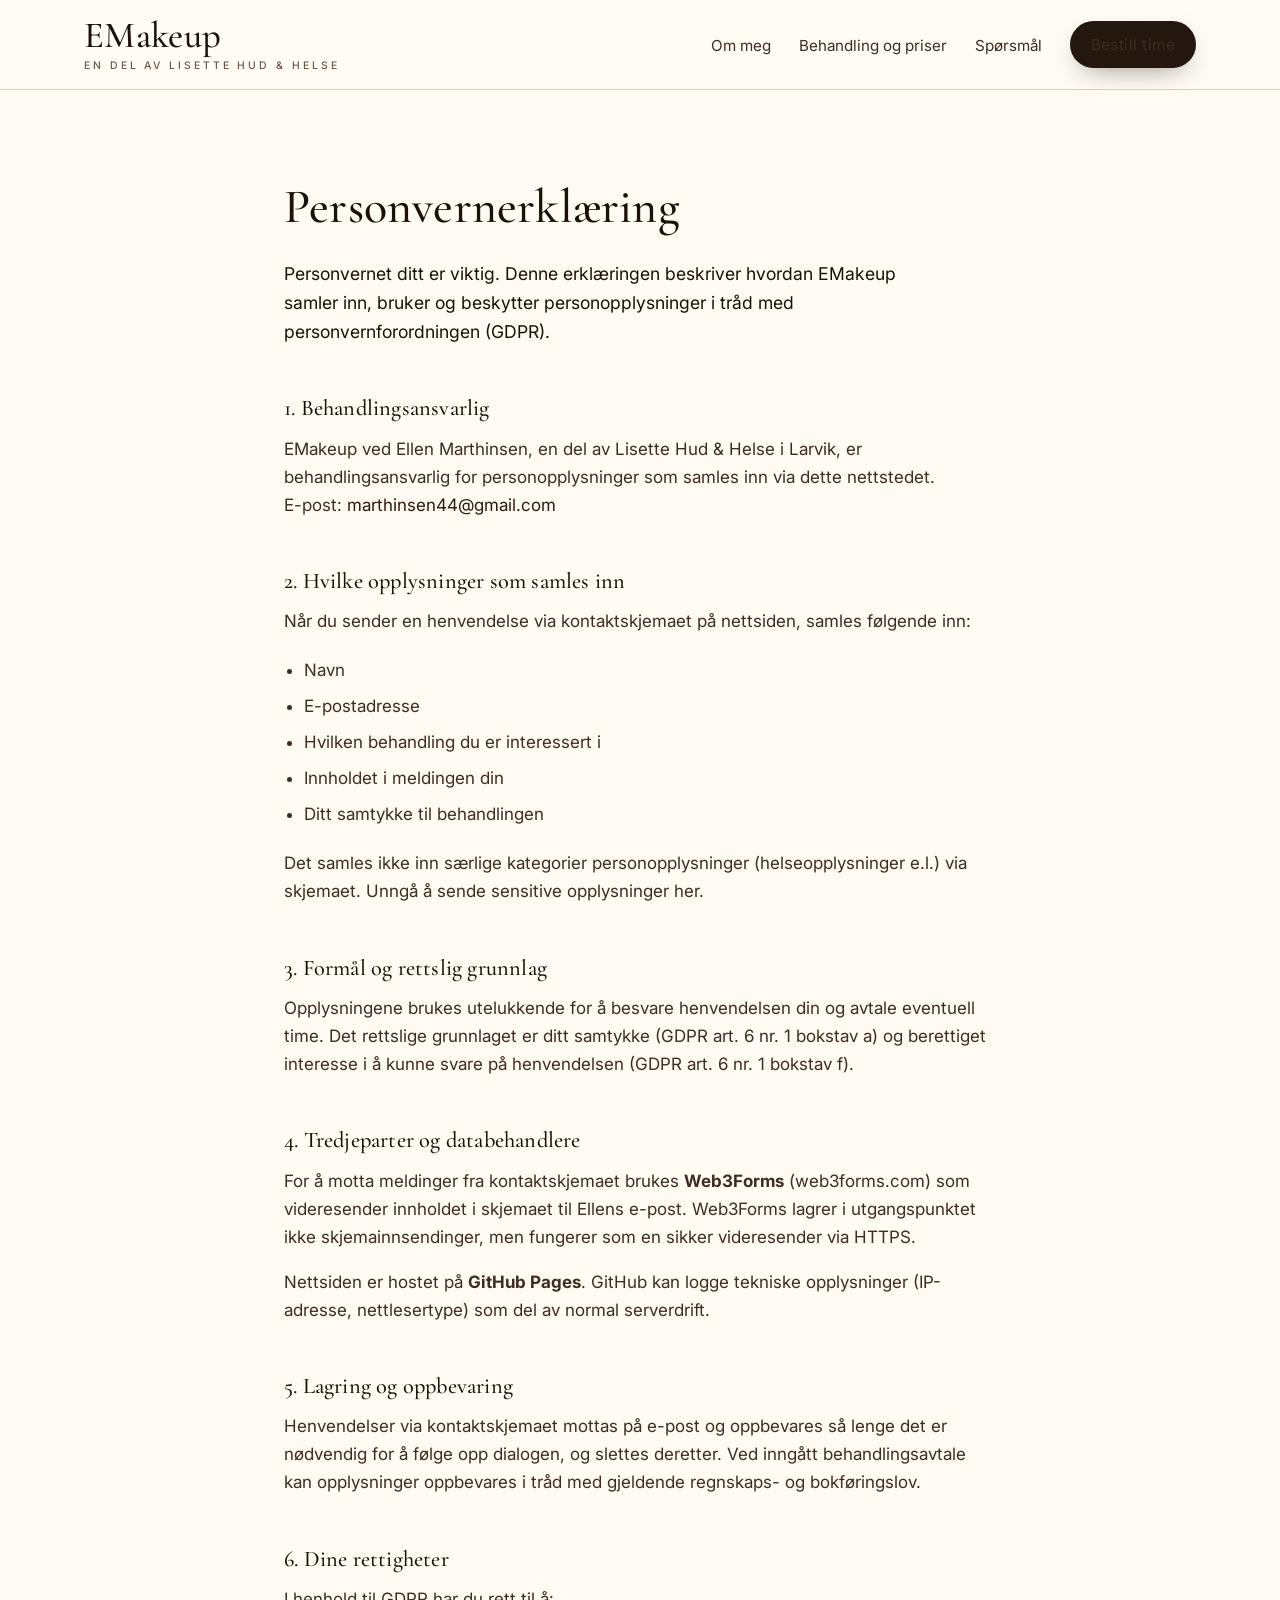
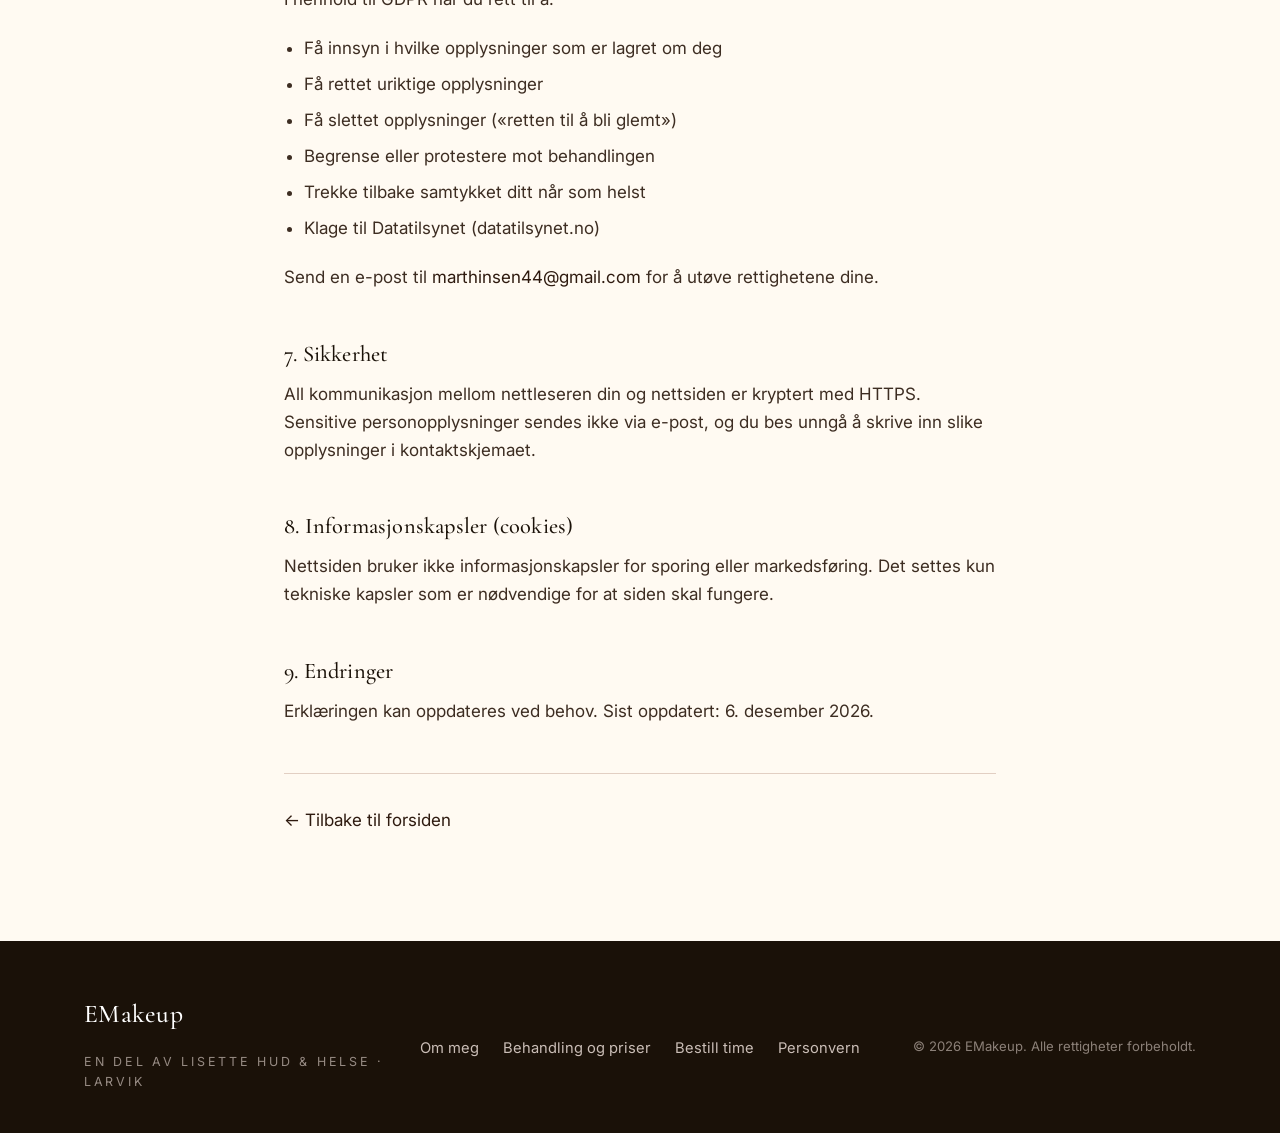
==== commit 6d7dde0b: "Big content/tone/typography overhaul Copy - Replace 'vi/oss/vårt' with first-person Ellen voice acro" ====
--- a/personvern.html
+++ b/personvern.html
@@ -4,25 +4,25 @@
   <meta charset="UTF-8" />
   <meta name="viewport" content="width=device-width, initial-scale=1.0" />
   <title>Personvernerklæring – EMakeup</title>
-  <meta name="description" content="Slik behandler EMakeup personopplysninger i tråd med GDPR." />
+  <meta name="description" content="Slik behandles personopplysninger hos EMakeup i tråd med GDPR." />
   <meta name="robots" content="noindex" />
   <link rel="preconnect" href="https://fonts.googleapis.com" />
   <link rel="preconnect" href="https://fonts.gstatic.com" crossorigin />
-  <link href="https://fonts.googleapis.com/css2?family=Cormorant+Garamond:wght@400;500;600&family=Inter:wght@300;400;500&display=swap" rel="stylesheet" />
+  <link href="https://fonts.googleapis.com/css2?family=Cormorant+Garamond:wght@400;500;600&family=Inter:wght@300;400;500;600&display=swap" rel="stylesheet" />
   <link rel="stylesheet" href="styles.css" />
 </head>
 <body>
   <header class="site-header">
     <div class="container header-inner">
-      <a href="index.html" class="brand">
+      <a href="index.html" class="brand" aria-label="Til forsiden">
         <span class="brand-main">EMakeup</span>
-        <span class="brand-sub">en del av Lisette hud &amp; helse</span>
+        <span class="brand-sub">en del av Lisette Hud &amp; Helse</span>
       </a>
       <nav class="nav" aria-label="Hovedmeny">
         <ul class="nav-list">
           <li><a href="index.html#om">Om meg</a></li>
           <li><a href="index.html#behandlinger">Behandling og priser</a></li>
-          <li><a href="index.html#kontakt">Kontakt</a></li>
+          <li><a href="index.html#faq">Spørsmål</a></li>
           <li><a href="index.html#kontakt" class="btn btn-cta btn-small">Bestill time</a></li>
         </ul>
       </nav>
@@ -34,19 +34,19 @@
       <div class="container legal">
         <h1>Personvernerklæring</h1>
         <p class="lede">
-          Personvernet ditt er viktig for oss. Denne erklæringen beskriver hvordan EMakeup
-          samler inn, bruker og beskytter personopplysninger i tråd med personvernforordningen (GDPR).
+          Personvernet ditt er viktig. Denne erklæringen beskriver hvordan EMakeup samler inn,
+          bruker og beskytter personopplysninger i tråd med personvernforordningen (GDPR).
         </p>
 
         <h2>1. Behandlingsansvarlig</h2>
         <p>
-          EMakeup, en del av Lisette hud &amp; helse, Larvik, er behandlingsansvarlig for
-          personopplysninger som samles inn via dette nettstedet.<br />
+          EMakeup ved Ellen Marthinsen, en del av Lisette Hud &amp; Helse i Larvik, er
+          behandlingsansvarlig for personopplysninger som samles inn via dette nettstedet.<br />
           E-post: <a href="mailto:marthinsen44@gmail.com">marthinsen44@gmail.com</a>
         </p>
 
-        <h2>2. Hvilke opplysninger vi samler inn</h2>
-        <p>Når du sender en henvendelse via kontaktskjemaet på nettsiden, samler vi inn:</p>
+        <h2>2. Hvilke opplysninger som samles inn</h2>
+        <p>Når du sender en henvendelse via kontaktskjemaet på nettsiden, samles følgende inn:</p>
         <ul>
           <li>Navn</li>
           <li>E-postadresse</li>
@@ -54,20 +54,20 @@
           <li>Innholdet i meldingen din</li>
           <li>Ditt samtykke til behandlingen</li>
         </ul>
-        <p>Vi samler ikke inn særlige kategorier personopplysninger (helseopplysninger e.l.) via skjemaet. Du bes om å ikke sende sensitive opplysninger her.</p>
+        <p>Det samles ikke inn særlige kategorier personopplysninger (helseopplysninger e.l.) via skjemaet. Unngå å sende sensitive opplysninger her.</p>
 
         <h2>3. Formål og rettslig grunnlag</h2>
         <p>
-          Opplysningene brukes utelukkende for å besvare din henvendelse og avtale eventuell time.
+          Opplysningene brukes utelukkende for å besvare henvendelsen din og avtale eventuell time.
           Det rettslige grunnlaget er ditt samtykke (GDPR art. 6 nr. 1 bokstav a) og berettiget
-          interesse i å kunne svare på henvendelsen din (GDPR art. 6 nr. 1 bokstav f).
+          interesse i å kunne svare på henvendelsen (GDPR art. 6 nr. 1 bokstav f).
         </p>
 
         <h2>4. Tredjeparter og databehandlere</h2>
         <p>
-          For å motta meldinger fra kontaktskjemaet bruker vi <strong>Web3Forms</strong>
-          (web3forms.com) som videresender innholdet i skjemaet til vår e-post. Web3Forms
-          lagrer i utgangspunktet ikke skjemainnsendinger – de fungerer kun som en sikker
+          For å motta meldinger fra kontaktskjemaet brukes <strong>Web3Forms</strong>
+          (web3forms.com) som videresender innholdet i skjemaet til Ellens e-post. Web3Forms
+          lagrer i utgangspunktet ikke skjemainnsendinger, men fungerer som en sikker
           videresender via HTTPS.
         </p>
         <p>
@@ -85,7 +85,7 @@
         <h2>6. Dine rettigheter</h2>
         <p>I henhold til GDPR har du rett til å:</p>
         <ul>
-          <li>Få innsyn i hvilke opplysninger vi har lagret om deg</li>
+          <li>Få innsyn i hvilke opplysninger som er lagret om deg</li>
           <li>Få rettet uriktige opplysninger</li>
           <li>Få slettet opplysninger («retten til å bli glemt»)</li>
           <li>Begrense eller protestere mot behandlingen</li>
@@ -97,8 +97,8 @@
         <h2>7. Sikkerhet</h2>
         <p>
           All kommunikasjon mellom nettleseren din og nettsiden er kryptert med HTTPS.
-          Vi sender aldri sensitive personopplysninger via e-post, og oppfordrer deg til å unngå
-          å skrive inn slike opplysninger i kontaktskjemaet.
+          Sensitive personopplysninger sendes ikke via e-post, og du bes unngå å skrive inn
+          slike opplysninger i kontaktskjemaet.
         </p>
 
         <h2>8. Informasjonskapsler (cookies)</h2>
@@ -109,7 +109,7 @@
 
         <h2>9. Endringer</h2>
         <p>
-          Vi kan oppdatere denne erklæringen ved behov. Sist oppdatert: <span id="updated"></span>.
+          Erklæringen kan oppdateres ved behov. Sist oppdatert: <span id="updated"></span>.
         </p>
 
         <p class="back-link"><a href="index.html">← Tilbake til forsiden</a></p>
@@ -121,13 +121,13 @@
     <div class="container footer-inner">
       <div>
         <p class="brand-main">EMakeup</p>
-        <p class="footer-sub">en del av Lisette hud &amp; helse · Larvik</p>
+        <p class="footer-sub">En del av Lisette Hud &amp; Helse · Larvik</p>
       </div>
       <nav aria-label="Bunnmeny">
         <ul class="footer-nav">
           <li><a href="index.html#om">Om meg</a></li>
           <li><a href="index.html#behandlinger">Behandling og priser</a></li>
-          <li><a href="index.html#kontakt">Kontakt</a></li>
+          <li><a href="index.html#kontakt">Bestill time</a></li>
           <li><a href="personvern.html">Personvern</a></li>
         </ul>
       </nav>
--- a/styles.css
+++ b/styles.css
@@ -4,19 +4,21 @@
   --blush: #f4ddd2;
   --blush-deep: #e6c8bb;
   --cream: #fffaf2;
-  --ink: #221610;
-  --ink-soft: #463329;
-  --muted: #7a6357;
+  --ink: #1a1108;
+  --ink-soft: #3d2d22;
+  --muted: #6e5648;
   --line: #e2cfc3;
-  --accent: #a05a40;
-  --accent-deep: #4d2a1c;
-  --cta: #b56340;
-  --cta-hover: #963f1f;
+  --accent: #8a4b32;
+  --accent-deep: #2e1a0f;
+  --cta: #241710;
+  --cta-hover: #46301f;
   --gold: #c9a27a;
-  --shadow: 0 20px 60px -30px rgba(60, 30, 20, 0.3);
+  --shadow: 0 20px 60px -30px rgba(40, 22, 12, 0.35);
   --radius: 18px;
   --radius-lg: 28px;
   --maxw: 1160px;
+  --font-body: 'Inter', system-ui, -apple-system, sans-serif;
+  --font-display: 'Cormorant Garamond', 'Times New Roman', serif;
 }
 
 * { box-sizing: border-box; }
@@ -25,9 +27,9 @@
 
 body {
   margin: 0;
-  font-family: 'Inter', system-ui, -apple-system, sans-serif;
+  font-family: var(--font-body);
   font-weight: 400;
-  color: var(--ink);
+  color: var(--ink-soft);
   background: var(--bg);
   line-height: 1.65;
   font-size: 17px;
@@ -52,15 +54,20 @@
 }
 
 h1, h2, h3 {
-  font-family: 'Cormorant Garamond', 'Times New Roman', serif;
+  font-family: var(--font-display);
   font-weight: 500;
   color: var(--ink);
   letter-spacing: 0.2px;
   line-height: 1.15;
   margin: 0 0 .5em;
 }
-h1 { font-size: clamp(2.5rem, 5.5vw, 4.5rem); }
-h1 em { font-style: italic; color: var(--accent-deep); font-weight: 400; }
+h1 { font-size: clamp(2.4rem, 5.2vw, 4.4rem); }
+h1 em {
+  font-style: italic;
+  color: var(--accent-deep);
+  font-weight: 500;
+  display: inline-block;
+}
 h2 { font-size: clamp(1.9rem, 3.8vw, 2.9rem); }
 h3 { font-size: 1.35rem; }
 
@@ -203,14 +210,14 @@
 .btn-primary:hover { background: var(--accent-deep); color: var(--cream); transform: translateY(-1px); }
 .btn-cta {
   background: var(--cta);
-  color: #fff;
-  box-shadow: 0 8px 24px -10px rgba(181, 99, 64, 0.55);
+  color: #fff8ed;
+  box-shadow: 0 10px 28px -12px rgba(30, 18, 10, 0.55);
 }
 .btn-cta:hover {
   background: var(--cta-hover);
-  color: #fff;
+  color: #fff8ed;
   transform: translateY(-1px);
-  box-shadow: 0 12px 28px -10px rgba(150, 63, 31, 0.6);
+  box-shadow: 0 14px 32px -12px rgba(40, 24, 14, 0.65);
 }
 .btn-ghost {
   background: transparent;
@@ -223,8 +230,8 @@
 .hero {
   position: relative;
   overflow: hidden;
-  padding: clamp(64px, 9vw, 120px) 0 clamp(80px, 12vw, 160px);
-  background: linear-gradient(180deg, var(--bg) 0%, var(--cream) 60%, var(--bg-soft) 100%);
+  padding: clamp(64px, 9vw, 120px) 0 clamp(72px, 10vw, 130px);
+  background: linear-gradient(180deg, #f8efe0 0%, var(--bg) 60%, var(--bg-soft) 100%);
 }
 .hero-inner {
   position: relative;
@@ -394,6 +401,7 @@
   gap: 28px;
   max-width: 1080px;
   margin: 0 auto;
+  align-items: stretch;
 }
 .treatment {
   position: relative;
@@ -405,11 +413,17 @@
   padding: 40px 32px 32px;
   cursor: pointer;
   transition: transform .3s ease, box-shadow .3s ease, border-color .3s ease;
+  overflow: hidden;
 }
 .treatment[data-treatment]:hover {
   transform: translateY(-4px);
   box-shadow: var(--shadow);
   border-color: var(--accent);
+}
+.treatment-top {
+  display: flex;
+  flex-direction: column;
+  flex: 1;
 }
 .treatment-icon {
   width: 52px;
@@ -423,7 +437,7 @@
 }
 .treatment-icon svg { width: 26px; height: 26px; }
 .treatment-title {
-  font-family: 'Cormorant Garamond', serif;
+  font-family: var(--font-display);
   font-size: clamp(1.85rem, 2.4vw, 2.2rem);
   font-weight: 500;
   color: var(--ink);
@@ -431,10 +445,10 @@
   line-height: 1.1;
 }
 .treatment-subtitle {
-  font-family: 'Cormorant Garamond', serif;
+  font-family: var(--font-display);
   font-style: italic;
   font-size: 1.05rem;
-  color: var(--accent-deep);
+  color: var(--accent);
   margin: 0 0 18px;
 }
 .treatment-desc {
@@ -449,7 +463,7 @@
   margin: 0 0 24px;
 }
 .treatment-list li {
-  font-size: 0.9rem;
+  font-size: 0.92rem;
   color: var(--ink-soft);
   padding: 5px 0 5px 22px;
   position: relative;
@@ -461,50 +475,100 @@
   width: 12px; height: 1px;
   background: var(--accent);
 }
+
+/* Pris-blokk i kort – flukter nederst */
+.treatment-price {
+  padding-top: 18px;
+  border-top: 1px solid var(--line);
+  text-align: center;
+  min-height: 86px;
+  display: flex;
+  flex-direction: column;
+  justify-content: center;
+}
+.treatment-amount,
+.price {
+  font-family: var(--font-body);
+  font-weight: 600;
+  font-size: clamp(1.6rem, 3vw, 2rem);
+  color: var(--ink);
+  line-height: 1.1;
+  letter-spacing: 0;
+  font-variant-numeric: tabular-nums lining-nums;
+  white-space: nowrap;
+}
+.treatment-amount {
+  display: block;
+  margin-bottom: 6px;
+}
+.treatment-note {
+  display: block;
+  font-size: 0.85rem;
+  color: var(--ink-soft);
+  letter-spacing: 0.01em;
+  font-weight: 400;
+}
+
+/* Eyeliner hover-swap: variant-prisliste over standard-pris */
+.treatment-eyeliner { position: relative; }
+.treatment-eyeliner .treatment-price-variants {
+  position: absolute;
+  left: 32px;
+  right: 32px;
+  bottom: 32px;
+  padding-top: 18px;
+  border-top: 1px solid var(--line);
+  background: var(--cream);
+  opacity: 0;
+  transform: translateY(6px);
+  pointer-events: none;
+  transition: opacity .35s ease, transform .35s ease;
+}
+.treatment-eyeliner .treatment-price-default {
+  transition: opacity .35s ease;
+}
+.treatment-eyeliner:hover .treatment-price-default,
+.treatment-eyeliner:focus-within .treatment-price-default {
+  opacity: 0;
+}
+.treatment-eyeliner:hover .treatment-price-variants,
+.treatment-eyeliner:focus-within .treatment-price-variants {
+  opacity: 1;
+  transform: translateY(0);
+  pointer-events: auto;
+}
 .treatment-variants {
   list-style: none;
   padding: 0;
-  margin: 0 0 18px;
-  border-top: 1px solid var(--line);
-  border-bottom: 1px solid var(--line);
+  margin: 0;
 }
 .treatment-variants li {
   display: flex;
   justify-content: space-between;
   align-items: baseline;
-  padding: 10px 0;
-  font-size: 0.92rem;
+  gap: 12px;
+  padding: 8px 0;
+  font-size: 0.9rem;
   color: var(--ink-soft);
   border-bottom: 1px dashed var(--line);
 }
-.treatment-variants li:last-child { border-bottom: 0; }
-.treatment-variants li span:last-child {
-  font-family: 'Cormorant Garamond', serif;
-  font-size: 1.15rem;
-  color: var(--accent-deep);
-  font-weight: 500;
-  margin-left: 12px;
-}
-.treatment-price {
-  margin-top: auto;
-  padding-top: 18px;
-  border-top: 1px solid var(--line);
-  text-align: center;
-}
-.treatment-amount {
-  display: block;
-  font-family: 'Cormorant Garamond', serif;
-  font-size: clamp(2.1rem, 4vw, 2.6rem);
-  color: var(--accent-deep);
-  font-weight: 500;
-  line-height: 1;
-  margin-bottom: 6px;
-}
-.treatment-note {
-  display: block;
-  font-size: 0.8rem;
-  color: var(--muted);
-  letter-spacing: 0.02em;
+.treatment-variants li:last-child { border-bottom: 0; padding-bottom: 0; }
+.treatment-variants .price {
+  font-size: 1rem;
+}
+
+/* Touch-enheter har ikke hover - vis variantene under default-prisen */
+@media (hover: none) {
+  .treatment-eyeliner .treatment-price-variants {
+    position: static;
+    opacity: 1;
+    transform: none;
+    pointer-events: auto;
+    margin-top: 18px;
+    background: transparent;
+    border-top: 1px dashed var(--line);
+  }
+  .treatment-eyeliner .treatment-price-default { display: none; }
 }
 
 /* Priser – tilleggsinfo */
@@ -537,9 +601,9 @@
   display: flex;
   justify-content: space-between;
   align-items: center;
-  gap: 16px;
-  padding: 13px 22px;
-  font-size: 0.94rem;
+  gap: 20px;
+  padding: 14px 24px;
+  font-size: 0.95rem;
   color: var(--ink-soft);
   border-bottom: 1px solid var(--line);
   cursor: pointer;
@@ -553,12 +617,9 @@
   border-right: 1px solid var(--line);
 }
 .price-extras-list li:nth-last-child(-n+2) { border-bottom: 0; }
-.price-extras-list li span:last-child {
-  font-family: 'Cormorant Garamond', serif;
-  font-size: 1.12rem;
-  color: var(--accent-deep);
-  font-weight: 500;
-  white-space: nowrap;
+.price-extras-list li .price {
+  font-size: 1rem;
+  color: var(--ink);
 }
 @media (max-width: 720px) {
   .price-extras { margin-top: 40px; }
@@ -568,23 +629,23 @@
   .treatment { padding: 32px 24px 28px; }
 }
 
-/* CTA-rad nederst i Behandling-seksjonen */
+/* CTA-rad i Behandling-seksjonen */
 .cta-row {
-  margin-top: 56px;
+  margin-top: 48px;
   display: flex;
   flex-direction: column;
   align-items: center;
-  gap: 16px;
+  gap: 18px;
   text-align: center;
 }
 .cta-row-text {
-  font-family: 'Cormorant Garamond', serif;
-  font-size: 1.4rem;
+  font-family: var(--font-display);
+  font-size: 1.45rem;
   color: var(--ink);
   margin: 0;
   font-style: italic;
 }
-.cta-row .btn { padding: 16px 32px; font-size: 1rem; }
+.cta-row .btn { padding: 16px 36px; font-size: 1rem; }
 
 /* Sticky mobil-CTA */
 .mobile-cta { display: none; }
@@ -744,10 +805,12 @@
   font-size: 0.95rem;
 }
 .reviews-link a {
-  color: var(--accent-deep);
-  border-bottom: 1px solid currentColor;
+  color: var(--ink);
+  border-bottom: 1px solid var(--accent);
   padding-bottom: 2px;
-}
+  font-weight: 500;
+}
+.reviews-link a:hover { color: var(--accent); }
 
 .faq-cta {
   margin: 32px auto 0;
@@ -847,40 +910,6 @@
 /* Contact */
 .section-contact .grid-2 { align-items: start; }
 .section-contact .stack { padding-top: 8px; }
-
-.contact-promise {
-  margin-top: 36px;
-  padding: 24px 26px;
-  background: var(--cream);
-  border: 1px solid var(--line);
-  border-radius: var(--radius);
-}
-.contact-promise h3 {
-  font-family: 'Cormorant Garamond', serif;
-  font-size: 1.3rem;
-  font-weight: 500;
-  margin: 0 0 12px;
-  color: var(--ink);
-}
-.contact-promise ul {
-  list-style: none;
-  padding: 0;
-  margin: 0;
-}
-.contact-promise li {
-  position: relative;
-  padding: 6px 0 6px 26px;
-  font-size: 0.95rem;
-  color: var(--ink-soft);
-}
-.contact-promise li::before {
-  content: "✓";
-  position: absolute;
-  left: 0;
-  top: 6px;
-  color: var(--cta);
-  font-weight: 600;
-}
 
 .contact-list {
   list-style: none;
